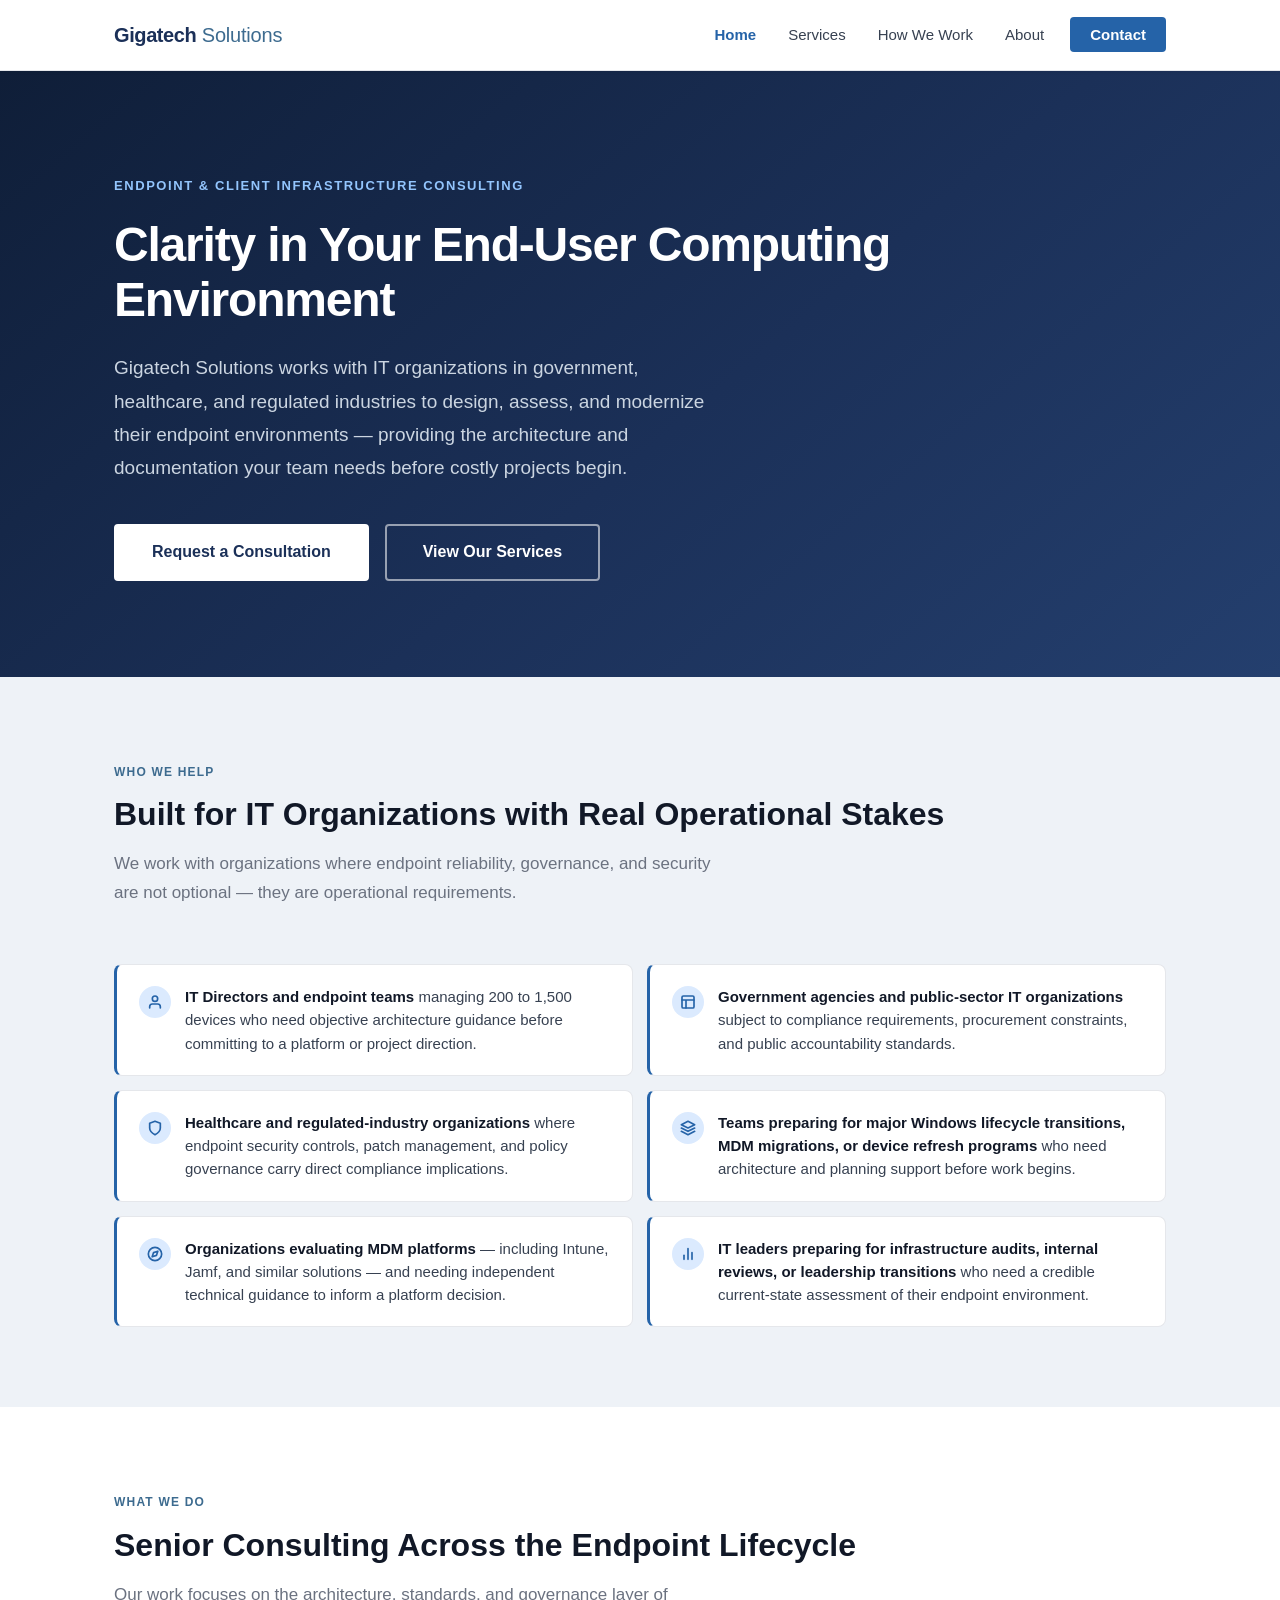
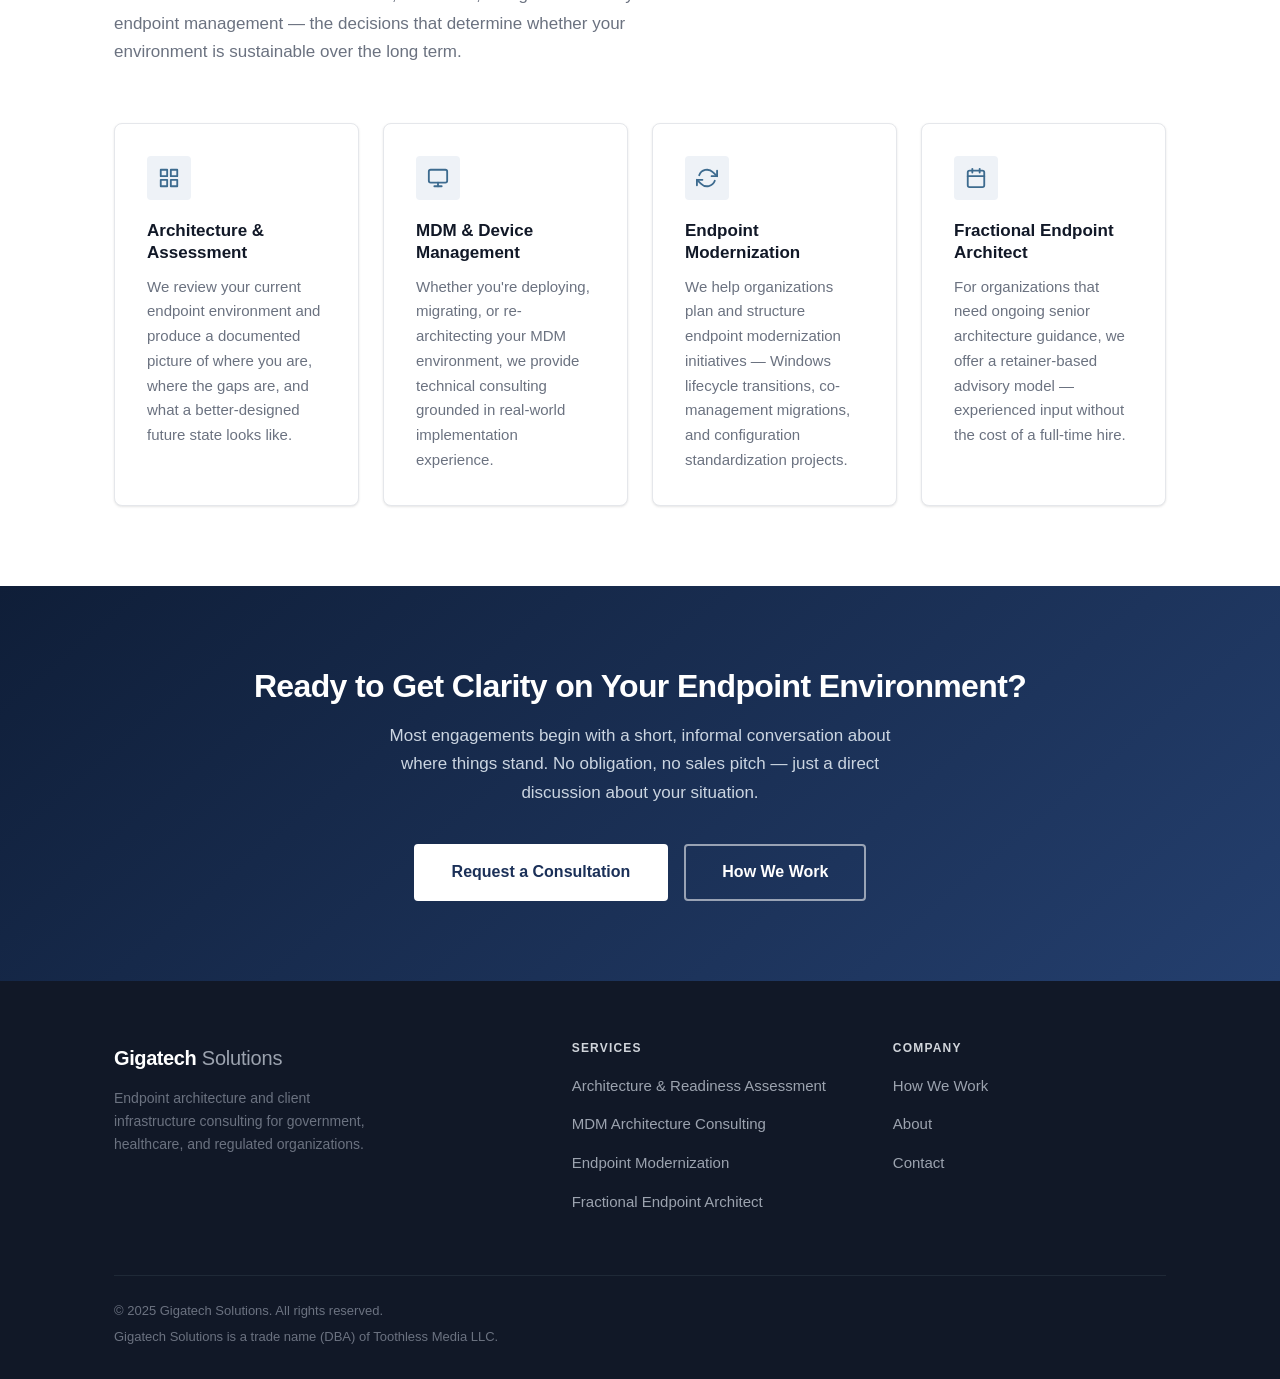
==== index.html @ c2389731 "Initial build: Gigatech Solutions website Five-page static site for Gigatech Solutions (DBA of Tooth" ====
<!DOCTYPE html>
<html lang="en">
<head>
  <meta charset="UTF-8" />
  <meta name="viewport" content="width=device-width, initial-scale=1.0" />
  <title>Gigatech Solutions — Endpoint Architecture &amp; Client Infrastructure Consulting</title>
  <meta name="description" content="Gigatech Solutions is a senior consulting practice specializing in endpoint architecture, device management, and end-user computing environments for mid-size, public-sector, healthcare, and regulated organizations." />
  <link rel="stylesheet" href="css/styles.css" />
</head>
<body>

  <!-- ============================================================
       NAVIGATION
  ============================================================ -->
  <header class="site-header">
    <nav class="nav-container" role="navigation" aria-label="Main navigation">
      <a href="index.html" class="nav-logo" aria-label="Gigatech Solutions home">
        <span class="logo-primary">Gigatech</span><span class="logo-secondary">&nbsp;Solutions</span>
      </a>
      <button class="nav-toggle" aria-label="Toggle navigation" aria-expanded="false">
        <span></span>
        <span></span>
        <span></span>
      </button>
      <ul class="nav-links" role="list">
        <li><a href="index.html">Home</a></li>
        <li><a href="services.html">Services</a></li>
        <li><a href="how-we-work.html">How We Work</a></li>
        <li><a href="about.html">About</a></li>
        <li><a href="contact.html" class="nav-cta">Contact</a></li>
      </ul>
    </nav>
  </header>


  <!-- ============================================================
       HERO
  ============================================================ -->
  <section class="hero" aria-label="Introduction">
    <div class="container">
      <p class="hero-eyebrow">Endpoint &amp; Client Infrastructure Consulting</p>
      <h1 class="hero-headline">Clarity in Your End-User Computing Environment</h1>
      <p class="hero-sub">
        Gigatech Solutions works with IT organizations in government, healthcare, and regulated
        industries to design, assess, and modernize their endpoint environments — providing
        the architecture and documentation your team needs before costly projects begin.
      </p>
      <div class="hero-actions">
        <a href="contact.html" class="btn btn-white btn-lg">Request a Consultation</a>
        <a href="services.html" class="btn btn-outline-white btn-lg">View Our Services</a>
      </div>
    </div>
  </section>


  <!-- ============================================================
       WHO WE HELP
  ============================================================ -->
  <section class="section section-alt" aria-labelledby="who-heading">
    <div class="container">
      <div class="section-header">
        <p class="section-label">Who We Help</p>
        <h2 class="section-heading" id="who-heading">Built for IT Organizations with Real Operational Stakes</h2>
        <p class="section-subheading">
          We work with organizations where endpoint reliability, governance, and security are not
          optional — they are operational requirements.
        </p>
      </div>

      <div class="help-grid">

        <div class="help-item">
          <div class="help-item-icon" aria-hidden="true">
            <!-- Person icon -->
            <svg width="16" height="16" viewBox="0 0 24 24" fill="none" stroke="currentColor" stroke-width="2.5" stroke-linecap="round" stroke-linejoin="round">
              <path d="M20 21v-2a4 4 0 0 0-4-4H8a4 4 0 0 0-4 4v2"/>
              <circle cx="12" cy="7" r="4"/>
            </svg>
          </div>
          <p><strong>IT Directors and endpoint teams</strong> managing 200 to 1,500 devices who need objective architecture guidance before committing to a platform or project direction.</p>
        </div>

        <div class="help-item">
          <div class="help-item-icon" aria-hidden="true">
            <!-- Building icon -->
            <svg width="16" height="16" viewBox="0 0 24 24" fill="none" stroke="currentColor" stroke-width="2.5" stroke-linecap="round" stroke-linejoin="round">
              <rect x="3" y="3" width="18" height="18" rx="2"/>
              <path d="M3 9h18M9 21V9"/>
            </svg>
          </div>
          <p><strong>Government agencies and public-sector IT organizations</strong> subject to compliance requirements, procurement constraints, and public accountability standards.</p>
        </div>

        <div class="help-item">
          <div class="help-item-icon" aria-hidden="true">
            <!-- Shield icon -->
            <svg width="16" height="16" viewBox="0 0 24 24" fill="none" stroke="currentColor" stroke-width="2.5" stroke-linecap="round" stroke-linejoin="round">
              <path d="M12 22s8-4 8-10V5l-8-3-8 3v7c0 6 8 10 8 10z"/>
            </svg>
          </div>
          <p><strong>Healthcare and regulated-industry organizations</strong> where endpoint security controls, patch management, and policy governance carry direct compliance implications.</p>
        </div>

        <div class="help-item">
          <div class="help-item-icon" aria-hidden="true">
            <!-- Layers icon -->
            <svg width="16" height="16" viewBox="0 0 24 24" fill="none" stroke="currentColor" stroke-width="2.5" stroke-linecap="round" stroke-linejoin="round">
              <polygon points="12 2 2 7 12 12 22 7 12 2"/>
              <polyline points="2 17 12 22 22 17"/>
              <polyline points="2 12 12 17 22 12"/>
            </svg>
          </div>
          <p><strong>Teams preparing for major Windows lifecycle transitions, MDM migrations, or device refresh programs</strong> who need architecture and planning support before work begins.</p>
        </div>

        <div class="help-item">
          <div class="help-item-icon" aria-hidden="true">
            <!-- Compass icon -->
            <svg width="16" height="16" viewBox="0 0 24 24" fill="none" stroke="currentColor" stroke-width="2.5" stroke-linecap="round" stroke-linejoin="round">
              <circle cx="12" cy="12" r="10"/>
              <polygon points="16.24 7.76 14.12 14.12 7.76 16.24 9.88 9.88 16.24 7.76"/>
            </svg>
          </div>
          <p><strong>Organizations evaluating MDM platforms</strong> — including Intune, Jamf, and similar solutions — and needing independent technical guidance to inform a platform decision.</p>
        </div>

        <div class="help-item">
          <div class="help-item-icon" aria-hidden="true">
            <!-- Chart bar icon -->
            <svg width="16" height="16" viewBox="0 0 24 24" fill="none" stroke="currentColor" stroke-width="2.5" stroke-linecap="round" stroke-linejoin="round">
              <line x1="18" y1="20" x2="18" y2="10"/>
              <line x1="12" y1="20" x2="12" y2="4"/>
              <line x1="6"  y1="20" x2="6"  y2="14"/>
            </svg>
          </div>
          <p><strong>IT leaders preparing for infrastructure audits, internal reviews, or leadership transitions</strong> who need a credible current-state assessment of their endpoint environment.</p>
        </div>

      </div>
    </div>
  </section>


  <!-- ============================================================
       WHAT WE DO
  ============================================================ -->
  <section class="section" aria-labelledby="what-heading">
    <div class="container">
      <div class="section-header">
        <p class="section-label">What We Do</p>
        <h2 class="section-heading" id="what-heading">Senior Consulting Across the Endpoint Lifecycle</h2>
        <p class="section-subheading">
          Our work focuses on the architecture, standards, and governance layer of endpoint
          management — the decisions that determine whether your environment is sustainable
          over the long term.
        </p>
      </div>

      <div class="grid-4">

        <div class="overview-card">
          <div class="card-icon" aria-hidden="true">
            <!-- Grid/layout icon -->
            <svg width="22" height="22" viewBox="0 0 24 24" fill="none" stroke="currentColor" stroke-width="2" stroke-linecap="round" stroke-linejoin="round">
              <rect x="3"  y="3"  width="7" height="7"/>
              <rect x="14" y="3"  width="7" height="7"/>
              <rect x="14" y="14" width="7" height="7"/>
              <rect x="3"  y="14" width="7" height="7"/>
            </svg>
          </div>
          <p class="card-title">Architecture &amp; Assessment</p>
          <p class="card-text">
            We review your current endpoint environment and produce a documented picture of
            where you are, where the gaps are, and what a better-designed future state looks like.
          </p>
        </div>

        <div class="overview-card">
          <div class="card-icon" aria-hidden="true">
            <!-- Monitor icon -->
            <svg width="22" height="22" viewBox="0 0 24 24" fill="none" stroke="currentColor" stroke-width="2" stroke-linecap="round" stroke-linejoin="round">
              <rect x="2" y="3" width="20" height="14" rx="2"/>
              <line x1="8"  y1="21" x2="16" y2="21"/>
              <line x1="12" y1="17" x2="12" y2="21"/>
            </svg>
          </div>
          <p class="card-title">MDM &amp; Device Management</p>
          <p class="card-text">
            Whether you're deploying, migrating, or re-architecting your MDM environment, we
            provide technical consulting grounded in real-world implementation experience.
          </p>
        </div>

        <div class="overview-card">
          <div class="card-icon" aria-hidden="true">
            <!-- Refresh icon -->
            <svg width="22" height="22" viewBox="0 0 24 24" fill="none" stroke="currentColor" stroke-width="2" stroke-linecap="round" stroke-linejoin="round">
              <polyline points="23 4 23 10 17 10"/>
              <polyline points="1 20 1 14 7 14"/>
              <path d="M3.51 9a9 9 0 0 1 14.85-3.36L23 10M1 14l4.64 4.36A9 9 0 0 0 20.49 15"/>
            </svg>
          </div>
          <p class="card-title">Endpoint Modernization</p>
          <p class="card-text">
            We help organizations plan and structure endpoint modernization initiatives —
            Windows lifecycle transitions, co-management migrations, and configuration
            standardization projects.
          </p>
        </div>

        <div class="overview-card">
          <div class="card-icon" aria-hidden="true">
            <!-- Calendar icon -->
            <svg width="22" height="22" viewBox="0 0 24 24" fill="none" stroke="currentColor" stroke-width="2" stroke-linecap="round" stroke-linejoin="round">
              <rect x="3" y="4" width="18" height="18" rx="2" ry="2"/>
              <line x1="16" y1="2" x2="16" y2="6"/>
              <line x1="8"  y1="2" x2="8"  y2="6"/>
              <line x1="3"  y1="10" x2="21" y2="10"/>
            </svg>
          </div>
          <p class="card-title">Fractional Endpoint Architect</p>
          <p class="card-text">
            For organizations that need ongoing senior architecture guidance, we offer a
            retainer-based advisory model — experienced input without the cost of a
            full-time hire.
          </p>
        </div>

      </div>
    </div>
  </section>


  <!-- ============================================================
       CTA BANNER
  ============================================================ -->
  <section class="cta-section" aria-labelledby="cta-heading">
    <div class="container">
      <h2 id="cta-heading">Ready to Get Clarity on Your Endpoint Environment?</h2>
      <p>
        Most engagements begin with a short, informal conversation about where things stand.
        No obligation, no sales pitch — just a direct discussion about your situation.
      </p>
      <div class="cta-actions">
        <a href="contact.html" class="btn btn-white btn-lg">Request a Consultation</a>
        <a href="how-we-work.html" class="btn btn-outline-white btn-lg">How We Work</a>
      </div>
    </div>
  </section>


  <!-- ============================================================
       FOOTER
  ============================================================ -->
  <footer class="site-footer" role="contentinfo">
    <div class="container">
      <div class="footer-grid">

        <div class="footer-brand">
          <a href="index.html" class="nav-logo" aria-label="Gigatech Solutions home">
            <span class="logo-primary">Gigatech</span><span class="logo-secondary">&nbsp;Solutions</span>
          </a>
          <p class="footer-tagline">
            Endpoint architecture and client infrastructure consulting for government,
            healthcare, and regulated organizations.
          </p>
        </div>

        <div class="footer-col">
          <h4>Services</h4>
          <ul>
            <li><a href="services.html#assessment">Architecture &amp; Readiness Assessment</a></li>
            <li><a href="services.html#mdm">MDM Architecture Consulting</a></li>
            <li><a href="services.html#modernization">Endpoint Modernization</a></li>
            <li><a href="services.html#fractional">Fractional Endpoint Architect</a></li>
          </ul>
        </div>

        <div class="footer-col">
          <h4>Company</h4>
          <ul>
            <li><a href="how-we-work.html">How We Work</a></li>
            <li><a href="about.html">About</a></li>
            <li><a href="contact.html">Contact</a></li>
          </ul>
        </div>

      </div>

      <div class="footer-bottom">
        <div class="footer-legal">
          <p>&copy; 2025 Gigatech Solutions. All rights reserved.</p>
          <p>Gigatech Solutions is a trade name (DBA) of Toothless Media LLC.</p>
        </div>
      </div>
    </div>
  </footer>

  <script src="js/main.js"></script>
</body>
</html>
---- css/styles.css ----
/* ==============================================
   Gigatech Solutions — Main Stylesheet
   Version 1.0
   ============================================== */


/* ==============================================
   1. CSS CUSTOM PROPERTIES
   ============================================== */

:root {
  /* Colors */
  --navy:          #1b3058;
  --navy-dark:     #0f1e38;
  --navy-mid:      #243f6e;
  --blue:          #2563a8;
  --blue-hover:    #1d4f8c;
  --blue-light:    #dbeafe;
  --steel:         #3d6b8f;
  --text-dark:     #111827;
  --text-body:     #374151;
  --text-muted:    #6b7280;
  --border:        #e5e7eb;
  --border-light:  #f3f4f6;
  --bg-white:      #ffffff;
  --bg-light:      #f9fafb;
  --bg-section:    #eef2f7;

  /* Shadows */
  --shadow-sm: 0 1px 3px rgba(0,0,0,0.07), 0 1px 2px rgba(0,0,0,0.04);
  --shadow-md: 0 4px 8px rgba(0,0,0,0.08), 0 2px 4px rgba(0,0,0,0.04);
  --shadow-lg: 0 10px 24px rgba(0,0,0,0.10), 0 4px 8px rgba(0,0,0,0.05);

  /* Typography */
  --font: -apple-system, BlinkMacSystemFont, 'Segoe UI', Roboto, 'Helvetica Neue', Arial, sans-serif;

  /* Spacing */
  --section-padding: 80px;
  --container-padding: 24px;
  --max-width: 1100px;

  /* Layout */
  --nav-height: 70px;
  --radius:    4px;
  --radius-md: 8px;

  /* Transitions */
  --transition:      150ms ease;
  --transition-slow: 250ms ease;
}


/* ==============================================
   2. RESET & BASE
   ============================================== */

*, *::before, *::after {
  box-sizing: border-box;
  margin: 0;
  padding: 0;
}

html {
  font-size: 16px;
  scroll-behavior: smooth;
  -webkit-font-smoothing: antialiased;
  -moz-osx-font-smoothing: grayscale;
}

body {
  font-family: var(--font);
  font-size: 1.0625rem;
  line-height: 1.7;
  color: var(--text-body);
  background-color: var(--bg-white);
}

img { max-width: 100%; display: block; }

a {
  color: var(--blue);
  text-decoration: none;
  transition: color var(--transition);
}
a:hover { color: var(--blue-hover); }

ul { list-style: none; }

h1, h2, h3, h4, h5, h6 {
  font-family: var(--font);
  font-weight: 700;
  line-height: 1.25;
  color: var(--text-dark);
}

h1 { font-size: 2.75rem; }
h2 { font-size: 2rem; }
h3 { font-size: 1.375rem; }
h4 { font-size: 1.125rem; }

p { margin-bottom: 1em; }
p:last-child { margin-bottom: 0; }

strong { font-weight: 600; color: var(--text-dark); }


/* ==============================================
   3. LAYOUT UTILITIES
   ============================================== */

.container {
  max-width: var(--max-width);
  margin: 0 auto;
  padding: 0 var(--container-padding);
}

.section { padding: var(--section-padding) 0; }

.section-alt  { background-color: var(--bg-section); }
.section-dark { background-color: var(--navy); color: white; }

.section-label {
  display: inline-block;
  font-size: 0.75rem;
  font-weight: 600;
  letter-spacing: 0.1em;
  text-transform: uppercase;
  color: var(--steel);
  margin-bottom: 12px;
}
.section-dark .section-label { color: #93c5fd; }

.section-heading {
  font-size: 2rem;
  font-weight: 700;
  color: var(--text-dark);
  line-height: 1.25;
  margin-bottom: 16px;
}
.section-dark .section-heading { color: white; }

.section-subheading {
  font-size: 1.0625rem;
  color: var(--text-muted);
  max-width: 600px;
  line-height: 1.7;
}
.section-dark .section-subheading { color: #cbd5e1; }

.section-header { margin-bottom: 56px; }
.section-header.centered { text-align: center; }
.section-header.centered .section-subheading { margin: 0 auto; }

.grid-2 { display: grid; grid-template-columns: 1fr 1fr;          gap: 32px; }
.grid-3 { display: grid; grid-template-columns: repeat(3, 1fr);   gap: 32px; }
.grid-4 { display: grid; grid-template-columns: repeat(4, 1fr);   gap: 24px; }


/* ==============================================
   4. BUTTONS
   ============================================== */

.btn {
  display: inline-block;
  padding: 12px 28px;
  font-size: 0.9375rem;
  font-weight: 600;
  font-family: var(--font);
  border-radius: var(--radius);
  cursor: pointer;
  transition: background-color var(--transition), color var(--transition),
              border-color var(--transition), box-shadow var(--transition);
  border: 2px solid transparent;
  text-align: center;
  white-space: nowrap;
  line-height: 1.4;
}

.btn-primary {
  background-color: var(--blue);
  color: white;
  border-color: var(--blue);
}
.btn-primary:hover {
  background-color: var(--blue-hover);
  border-color: var(--blue-hover);
  color: white;
  box-shadow: 0 2px 8px rgba(37,99,168,0.3);
}

.btn-outline {
  background-color: transparent;
  color: var(--blue);
  border-color: var(--blue);
}
.btn-outline:hover {
  background-color: var(--blue);
  color: white;
}

.btn-outline-white {
  background-color: transparent;
  color: white;
  border-color: rgba(255,255,255,0.55);
}
.btn-outline-white:hover {
  background-color: rgba(255,255,255,0.1);
  border-color: white;
  color: white;
}

.btn-white {
  background-color: white;
  color: var(--navy);
  border-color: white;
}
.btn-white:hover {
  background-color: #e8eef6;
  color: var(--navy-dark);
}

.btn-lg {
  padding: 15px 36px;
  font-size: 1rem;
}


/* ==============================================
   5. NAVIGATION
   ============================================== */

.site-header {
  position: sticky;
  top: 0;
  z-index: 100;
  background-color: white;
  border-bottom: 1px solid var(--border);
  box-shadow: 0 1px 4px rgba(0,0,0,0.06);
}

.nav-container {
  max-width: var(--max-width);
  margin: 0 auto;
  padding: 0 var(--container-padding);
  display: flex;
  align-items: center;
  justify-content: space-between;
  height: var(--nav-height);
}

.nav-logo {
  text-decoration: none;
  display: flex;
  align-items: baseline;
}
.logo-primary {
  font-size: 1.25rem;
  font-weight: 800;
  color: var(--navy);
  letter-spacing: -0.02em;
}
.logo-secondary {
  font-size: 1.25rem;
  font-weight: 400;
  color: var(--steel);
  letter-spacing: -0.01em;
}

.nav-links {
  display: flex;
  align-items: center;
  gap: 4px;
}
.nav-links a {
  font-size: 0.9375rem;
  font-weight: 500;
  color: var(--text-body);
  padding: 8px 14px;
  border-radius: var(--radius);
  transition: color var(--transition), background-color var(--transition);
  text-decoration: none;
}
.nav-links a:hover {
  color: var(--navy);
  background-color: var(--bg-light);
}
.nav-links a.active {
  color: var(--blue);
  font-weight: 600;
}
.nav-links .nav-cta {
  background-color: var(--blue);
  color: white;
  padding: 9px 20px;
  border-radius: var(--radius);
  font-weight: 600;
  margin-left: 8px;
}
.nav-links .nav-cta:hover {
  background-color: var(--blue-hover);
  color: white;
}
.nav-links .nav-cta.active {
  background-color: var(--blue-hover);
  color: white;
}

/* Mobile hamburger */
.nav-toggle {
  display: none;
  flex-direction: column;
  justify-content: space-between;
  width: 28px;
  height: 20px;
  background: none;
  border: none;
  cursor: pointer;
  padding: 0;
}
.nav-toggle span {
  display: block;
  width: 100%;
  height: 2px;
  background-color: var(--text-dark);
  border-radius: 2px;
  transition: transform var(--transition-slow), opacity var(--transition-slow);
}


/* ==============================================
   6. HERO  (home page)
   ============================================== */

.hero {
  background: linear-gradient(140deg, var(--navy-dark) 0%, var(--navy) 55%, var(--navy-mid) 100%);
  padding: 100px 0 96px;
  color: white;
}

.hero-eyebrow {
  display: inline-block;
  font-size: 0.8125rem;
  font-weight: 600;
  letter-spacing: 0.12em;
  text-transform: uppercase;
  color: #93c5fd;
  margin-bottom: 20px;
}

.hero-headline {
  font-size: 3rem;
  font-weight: 800;
  color: white;
  line-height: 1.15;
  letter-spacing: -0.025em;
  margin-bottom: 24px;
  max-width: 800px;
}

.hero-sub {
  font-size: 1.1875rem;
  color: #cbd5e1;
  line-height: 1.75;
  max-width: 620px;
  margin-bottom: 40px;
}

.hero-actions {
  display: flex;
  gap: 16px;
  flex-wrap: wrap;
  align-items: center;
}


/* ==============================================
   7. PAGE HEADER  (interior pages)
   ============================================== */

.page-header {
  background: linear-gradient(140deg, var(--navy-dark) 0%, var(--navy) 100%);
  padding: 64px 0 60px;
  color: white;
}

.page-header-label {
  display: inline-block;
  font-size: 0.75rem;
  font-weight: 600;
  letter-spacing: 0.1em;
  text-transform: uppercase;
  color: #93c5fd;
  margin-bottom: 12px;
}

.page-header h1 {
  font-size: 2.25rem;
  font-weight: 800;
  color: white;
  line-height: 1.2;
  letter-spacing: -0.02em;
  margin-bottom: 16px;
  max-width: 700px;
}

.page-header p {
  font-size: 1.0625rem;
  color: #cbd5e1;
  max-width: 620px;
  line-height: 1.7;
  margin-bottom: 0;
}


/* ==============================================
   8. WHO WE HELP  (home page)
   ============================================== */

.help-grid {
  display: grid;
  grid-template-columns: 1fr 1fr;
  gap: 14px;
}

.help-item {
  display: flex;
  align-items: flex-start;
  gap: 14px;
  padding: 20px 22px;
  background: white;
  border: 1px solid var(--border);
  border-left: 3px solid var(--blue);
  border-radius: var(--radius-md);
}

.help-item-icon {
  flex-shrink: 0;
  width: 32px;
  height: 32px;
  background-color: var(--blue-light);
  border-radius: 50%;
  display: flex;
  align-items: center;
  justify-content: center;
  color: var(--blue);
  font-size: 0.875rem;
  font-weight: 700;
  margin-top: 1px;
}

.help-item p {
  font-size: 0.9375rem;
  color: var(--text-body);
  line-height: 1.55;
  margin: 0;
}


/* ==============================================
   9. OVERVIEW CARDS  (home page)
   ============================================== */

.overview-card {
  background: white;
  border: 1px solid var(--border);
  border-radius: var(--radius-md);
  padding: 32px;
  box-shadow: var(--shadow-sm);
  transition: box-shadow var(--transition-slow), transform var(--transition-slow);
  display: flex;
  flex-direction: column;
}
.overview-card:hover {
  box-shadow: var(--shadow-md);
  transform: translateY(-2px);
}

.card-icon {
  width: 44px;
  height: 44px;
  background-color: var(--bg-section);
  border-radius: var(--radius);
  display: flex;
  align-items: center;
  justify-content: center;
  margin-bottom: 20px;
  color: var(--steel);
  flex-shrink: 0;
}

.card-title {
  font-size: 1.0625rem;
  font-weight: 700;
  color: var(--text-dark);
  margin-bottom: 10px;
  line-height: 1.3;
}

.card-text {
  font-size: 0.9375rem;
  color: var(--text-muted);
  line-height: 1.65;
  margin-bottom: 0;
  flex: 1;
}


/* ==============================================
   10. CHECK LIST
   ============================================== */

.check-list {
  list-style: none;
  padding: 0;
}

.check-list li {
  display: flex;
  align-items: flex-start;
  gap: 12px;
  padding: 9px 0;
  font-size: 0.9375rem;
  color: var(--text-body);
  line-height: 1.6;
  border-bottom: 1px solid var(--border-light);
}
.check-list li:last-child { border-bottom: none; }

.check-list li::before {
  content: '';
  flex-shrink: 0;
  width: 20px;
  height: 20px;
  background-color: var(--bg-section);
  border-radius: 50%;
  background-image: url("data:image/svg+xml,%3Csvg xmlns='http://www.w3.org/2000/svg' viewBox='0 0 20 20' fill='%232563a8'%3E%3Cpath fill-rule='evenodd' d='M16.707 5.293a1 1 0 010 1.414l-8 8a1 1 0 01-1.414 0l-4-4a1 1 0 011.414-1.414L8 12.586l7.293-7.293a1 1 0 011.414 0z' clip-rule='evenodd'/%3E%3C/svg%3E");
  background-repeat: no-repeat;
  background-position: center;
  background-size: 12px;
  margin-top: 2px;
}

/* Light variant (dark backgrounds) */
.check-list-light li {
  color: #cbd5e1;
  border-bottom-color: rgba(255,255,255,0.08);
}
.check-list-light li::before {
  background-color: rgba(255,255,255,0.1);
  background-image: url("data:image/svg+xml,%3Csvg xmlns='http://www.w3.org/2000/svg' viewBox='0 0 20 20' fill='%2393c5fd'%3E%3Cpath fill-rule='evenodd' d='M16.707 5.293a1 1 0 010 1.414l-8 8a1 1 0 01-1.414 0l-4-4a1 1 0 011.414-1.414L8 12.586l7.293-7.293a1 1 0 011.414 0z' clip-rule='evenodd'/%3E%3C/svg%3E");
}


/* ==============================================
   11. FLAGSHIP SERVICE
   ============================================== */

.flagship {
  background: white;
  border: 1px solid var(--border);
  border-radius: var(--radius-md);
  overflow: hidden;
  box-shadow: var(--shadow-md);
  margin-bottom: 64px;
}

.flagship-header {
  background: linear-gradient(140deg, var(--navy-dark) 0%, var(--navy) 100%);
  padding: 48px 48px 44px;
  color: white;
}

.flagship-badge {
  display: inline-block;
  background: rgba(255,255,255,0.15);
  color: #bfdbfe;
  font-size: 0.75rem;
  font-weight: 600;
  letter-spacing: 0.1em;
  text-transform: uppercase;
  padding: 4px 14px;
  border-radius: 100px;
  margin-bottom: 18px;
}

.flagship-header h2 {
  font-size: 1.75rem;
  color: white;
  font-weight: 800;
  margin-bottom: 12px;
  line-height: 1.2;
}

.flagship-header > p {
  color: #cbd5e1;
  font-size: 1rem;
  max-width: 620px;
  margin-bottom: 0;
}

.flagship-body {
  padding: 48px;
  display: grid;
  grid-template-columns: 1fr 1fr;
  gap: 48px;
}

.flagship-col h3 {
  font-size: 0.8125rem;
  font-weight: 700;
  text-transform: uppercase;
  letter-spacing: 0.1em;
  color: var(--steel);
  margin-bottom: 18px;
}

.flagship-meta {
  background-color: var(--bg-section);
  padding: 22px 48px;
  display: flex;
  gap: 48px;
  border-top: 1px solid var(--border);
  flex-wrap: wrap;
  align-items: center;
}

.flagship-meta-item {
  display: flex;
  flex-direction: column;
}
.flagship-meta-label {
  font-size: 0.6875rem;
  font-weight: 700;
  text-transform: uppercase;
  letter-spacing: 0.1em;
  color: var(--text-muted);
  margin-bottom: 3px;
}
.flagship-meta-value {
  font-size: 0.9375rem;
  font-weight: 600;
  color: var(--text-dark);
}


/* ==============================================
   12. ADDITIONAL SERVICE CARDS
   ============================================== */

.service-card {
  background: white;
  border: 1px solid var(--border);
  border-radius: var(--radius-md);
  padding: 36px 32px;
  box-shadow: var(--shadow-sm);
  transition: box-shadow var(--transition-slow), transform var(--transition-slow);
  display: flex;
  flex-direction: column;
}
.service-card:hover {
  box-shadow: var(--shadow-md);
  transform: translateY(-2px);
}

.service-card-number {
  font-size: 0.6875rem;
  font-weight: 700;
  letter-spacing: 0.12em;
  color: var(--blue);
  text-transform: uppercase;
  margin-bottom: 12px;
}

.service-card h3 {
  font-size: 1.1875rem;
  font-weight: 700;
  color: var(--text-dark);
  margin-bottom: 14px;
  line-height: 1.3;
}

.service-card p {
  font-size: 0.9375rem;
  color: var(--text-body);
  line-height: 1.7;
  flex: 1;
  margin-bottom: 0;
}

.service-card-footer {
  margin-top: 24px;
  padding-top: 18px;
  border-top: 1px solid var(--border-light);
  font-size: 0.875rem;
  color: var(--text-muted);
  font-style: italic;
}


/* ==============================================
   13. PROCESS STEPS
   ============================================== */

.process-steps {
  max-width: 760px;
}

.process-step {
  display: flex;
  gap: 28px;
  position: relative;
}

/* Connecting vertical line between steps */
.process-step:not(:last-child)::after {
  content: '';
  position: absolute;
  left: 22px;
  top: 46px;
  width: 2px;
  bottom: 0;
  background: var(--border);
}

.step-marker {
  flex-shrink: 0;
  z-index: 1;
}

.step-number {
  width: 46px;
  height: 46px;
  background: var(--navy);
  color: white;
  border-radius: 50%;
  display: flex;
  align-items: center;
  justify-content: center;
  font-size: 0.9375rem;
  font-weight: 700;
}

.step-content {
  padding-bottom: 48px;
  flex: 1;
}
.process-step:last-child .step-content { padding-bottom: 0; }

.step-content h3 {
  font-size: 1.125rem;
  font-weight: 700;
  color: var(--text-dark);
  margin-bottom: 10px;
  margin-top: 10px;
  line-height: 1.3;
}

.step-content p {
  font-size: 0.9375rem;
  color: var(--text-body);
  line-height: 1.7;
}


/* ==============================================
   14. ABOUT PAGE ELEMENTS
   ============================================== */

.about-lead {
  font-size: 1.1875rem;
  font-weight: 400;
  color: var(--text-dark);
  line-height: 1.7;
  border-left: 3px solid var(--blue);
  padding-left: 24px;
  margin-bottom: 32px;
}

.principles-grid {
  display: grid;
  grid-template-columns: 1fr 1fr;
  gap: 20px;
}

.principle-item {
  padding: 28px 24px 24px;
  background: white;
  border: 1px solid var(--border);
  border-radius: var(--radius-md);
  border-top: 3px solid var(--navy);
}

.principle-item h4 {
  font-size: 1rem;
  font-weight: 700;
  color: var(--text-dark);
  margin-bottom: 8px;
}

.principle-item p {
  font-size: 0.9375rem;
  color: var(--text-muted);
  line-height: 1.65;
  margin: 0;
}

.dba-notice {
  background: var(--bg-section);
  border: 1px solid var(--border);
  border-radius: var(--radius-md);
  padding: 24px 28px;
  font-size: 0.9375rem;
  color: var(--text-muted);
  line-height: 1.65;
}
.dba-notice strong { color: var(--text-body); }


/* ==============================================
   15. CONTACT FORM
   ============================================== */

.contact-layout {
  display: grid;
  grid-template-columns: 1fr 380px;
  gap: 56px;
  align-items: start;
}

.contact-form-wrap {
  background: white;
  border: 1px solid var(--border);
  border-radius: var(--radius-md);
  padding: 40px;
  box-shadow: var(--shadow-sm);
}

.form-group { margin-bottom: 22px; }

.form-label {
  display: block;
  font-size: 0.875rem;
  font-weight: 600;
  color: var(--text-dark);
  margin-bottom: 6px;
}
.form-label .required { color: #dc2626; margin-left: 2px; }

.form-input,
.form-textarea,
.form-select {
  width: 100%;
  padding: 10px 14px;
  font-size: 0.9375rem;
  font-family: var(--font);
  color: var(--text-dark);
  background-color: white;
  border: 1px solid var(--border);
  border-radius: var(--radius);
  transition: border-color var(--transition), box-shadow var(--transition);
  line-height: 1.5;
  appearance: none;
}
.form-input:focus,
.form-textarea:focus,
.form-select:focus {
  outline: none;
  border-color: var(--blue);
  box-shadow: 0 0 0 3px rgba(37,99,168,0.12);
}

.form-textarea {
  min-height: 140px;
  resize: vertical;
}

.form-grid-2 {
  display: grid;
  grid-template-columns: 1fr 1fr;
  gap: 16px;
}

.form-submit {
  width: 100%;
  padding: 13px;
  font-size: 1rem;
  font-weight: 600;
  background: var(--blue);
  color: white;
  border: none;
  border-radius: var(--radius);
  cursor: pointer;
  transition: background-color var(--transition), box-shadow var(--transition);
  font-family: var(--font);
}
.form-submit:hover {
  background-color: var(--blue-hover);
  box-shadow: 0 2px 8px rgba(37,99,168,0.3);
}

.form-note {
  font-size: 0.8125rem;
  color: var(--text-muted);
  text-align: center;
  margin-top: 14px;
}

/* Form success state */
.form-success {
  display: none;
  text-align: center;
  padding: 32px 16px;
}
.form-success.visible { display: block; }

.form-success-icon {
  width: 56px;
  height: 56px;
  background: #dcfce7;
  border-radius: 50%;
  display: flex;
  align-items: center;
  justify-content: center;
  margin: 0 auto 20px;
  color: #16a34a;
}
.form-success h3 {
  font-size: 1.25rem;
  margin-bottom: 10px;
}
.form-success p {
  font-size: 0.9375rem;
  color: var(--text-muted);
}

/* Contact sidebar */
.contact-sidebar {
  position: sticky;
  top: calc(var(--nav-height) + 24px);
  display: flex;
  flex-direction: column;
  gap: 18px;
}

.contact-info-block {
  background: white;
  border: 1px solid var(--border);
  border-radius: var(--radius-md);
  padding: 28px 28px 24px;
}
.contact-info-block h3 {
  font-size: 0.9375rem;
  font-weight: 700;
  color: var(--text-dark);
  margin-bottom: 10px;
}
.contact-info-block p {
  font-size: 0.9375rem;
  color: var(--text-muted);
  line-height: 1.65;
  margin-bottom: 0;
}

.confidentiality-notice {
  background: var(--bg-section);
  border: 1px solid var(--border);
  border-radius: var(--radius-md);
  padding: 22px 24px;
  font-size: 0.875rem;
  color: var(--text-muted);
  line-height: 1.65;
}
.confidentiality-notice strong {
  display: block;
  color: var(--text-body);
  margin-bottom: 6px;
  font-size: 0.8125rem;
  text-transform: uppercase;
  letter-spacing: 0.06em;
}


/* ==============================================
   16. CTA SECTIONS
   ============================================== */

.cta-section {
  background: linear-gradient(140deg, var(--navy-dark) 0%, var(--navy-mid) 100%);
  padding: 80px 0;
  text-align: center;
  color: white;
}

.cta-section h2 {
  font-size: 2rem;
  font-weight: 800;
  color: white;
  margin-bottom: 16px;
  letter-spacing: -0.02em;
}

.cta-section p {
  font-size: 1.0625rem;
  color: #cbd5e1;
  max-width: 520px;
  margin: 0 auto 36px;
  line-height: 1.7;
}

.cta-actions {
  display: flex;
  justify-content: center;
  gap: 16px;
  flex-wrap: wrap;
}


/* ==============================================
   17. FOOTER
   ============================================== */

.site-footer {
  background: #111827;
  color: #9ca3af;
  padding: 60px 0 32px;
}

.footer-grid {
  display: grid;
  grid-template-columns: 1.5fr 1fr 1fr;
  gap: 48px;
  margin-bottom: 48px;
}

.footer-brand .logo-primary { color: white; }
.footer-brand .logo-secondary { color: #9ca3af; }

.footer-tagline {
  font-size: 0.875rem;
  color: #6b7280;
  line-height: 1.65;
  margin-top: 12px;
  max-width: 280px;
}

.footer-col h4 {
  font-size: 0.75rem;
  font-weight: 700;
  text-transform: uppercase;
  letter-spacing: 0.1em;
  color: #d1d5db;
  margin-bottom: 16px;
}

.footer-col ul li { margin-bottom: 10px; }

.footer-col ul li a {
  font-size: 0.9375rem;
  color: #9ca3af;
  text-decoration: none;
  transition: color var(--transition);
}
.footer-col ul li a:hover { color: white; }

.footer-bottom {
  border-top: 1px solid #1f2937;
  padding-top: 24px;
  display: flex;
  justify-content: space-between;
  align-items: flex-start;
  gap: 16px;
  flex-wrap: wrap;
}

.footer-legal {
  font-size: 0.8125rem;
  color: #6b7280;
  line-height: 1.65;
}

.footer-legal p { margin-bottom: 4px; }
.footer-legal p:last-child { margin-bottom: 0; }


/* ==============================================
   18. UTILITY CLASSES
   ============================================== */

.text-center  { text-align: center; }
.text-muted   { color: var(--text-muted); }
.text-sm      { font-size: 0.875rem; }
.mt-4  { margin-top: 16px; }
.mt-6  { margin-top: 24px; }
.mt-8  { margin-top: 32px; }
.mt-12 { margin-top: 48px; }
.mb-0  { margin-bottom: 0; }
.mb-4  { margin-bottom: 16px; }
.mb-6  { margin-bottom: 24px; }
.mb-8  { margin-bottom: 32px; }
.mb-12 { margin-bottom: 48px; }


/* ==============================================
   19. RESPONSIVE — TABLET  (≤ 960px)
   ============================================== */

@media (max-width: 960px) {
  :root { --section-padding: 64px; }

  .hero { padding: 80px 0 72px; }
  .hero-headline { font-size: 2.5rem; }

  .grid-3 { grid-template-columns: 1fr 1fr; }
  .grid-4 { grid-template-columns: 1fr 1fr; }

  .flagship-body {
    grid-template-columns: 1fr;
    gap: 32px;
    padding: 36px;
  }
  .flagship-header { padding: 36px; }
  .flagship-meta   { padding: 20px 36px; }

  .contact-layout { grid-template-columns: 1fr; gap: 40px; }
  .contact-sidebar { position: static; }

  .principles-grid { grid-template-columns: 1fr; }

  .footer-grid { grid-template-columns: 1fr 1fr; gap: 32px; }
  .footer-brand { grid-column: 1 / -1; }
}


/* ==============================================
   20. RESPONSIVE — MOBILE  (≤ 640px)
   ============================================== */

@media (max-width: 640px) {
  :root {
    --section-padding: 56px;
    --container-padding: 20px;
  }

  h1 { font-size: 1.875rem; }
  h2, .section-heading { font-size: 1.625rem; }

  .hero { padding: 64px 0 56px; }
  .hero-headline { font-size: 2rem; }
  .hero-sub { font-size: 1.0625rem; }

  .page-header { padding: 48px 0 40px; }
  .page-header h1 { font-size: 1.75rem; }

  /* Mobile nav */
  .nav-toggle { display: flex; }

  .nav-links {
    display: none;
    position: absolute;
    top: var(--nav-height);
    left: 0;
    right: 0;
    background: white;
    flex-direction: column;
    padding: 16px 20px 24px;
    border-bottom: 1px solid var(--border);
    box-shadow: 0 8px 24px rgba(0,0,0,0.1);
    gap: 4px;
  }
  .nav-links.open { display: flex; }

  .nav-links a {
    padding: 12px 16px;
    display: block;
    width: 100%;
    font-size: 1rem;
  }
  .nav-links .nav-cta {
    margin-left: 0;
    margin-top: 8px;
    text-align: center;
  }

  /* Hamburger animation */
  .nav-toggle.open span:nth-child(1) { transform: translateY(9px) rotate(45deg); }
  .nav-toggle.open span:nth-child(2) { opacity: 0; }
  .nav-toggle.open span:nth-child(3) { transform: translateY(-9px) rotate(-45deg); }

  /* Grid overrides */
  .grid-2,
  .grid-3,
  .grid-4,
  .help-grid { grid-template-columns: 1fr; }

  .flagship-body   { padding: 28px 24px; }
  .flagship-header { padding: 28px 24px; }
  .flagship-meta   { padding: 20px 24px; flex-direction: column; gap: 16px; }

  .hero-actions { flex-direction: column; align-items: flex-start; }
  .cta-actions  { flex-direction: column; align-items: center; }

  .footer-grid { grid-template-columns: 1fr; gap: 32px; }
  .footer-bottom { flex-direction: column; }

  .form-grid-2 { grid-template-columns: 1fr; }
  .contact-form-wrap { padding: 28px 22px; }

  .process-step { gap: 20px; }
  .process-step::after { left: 17px; }
}
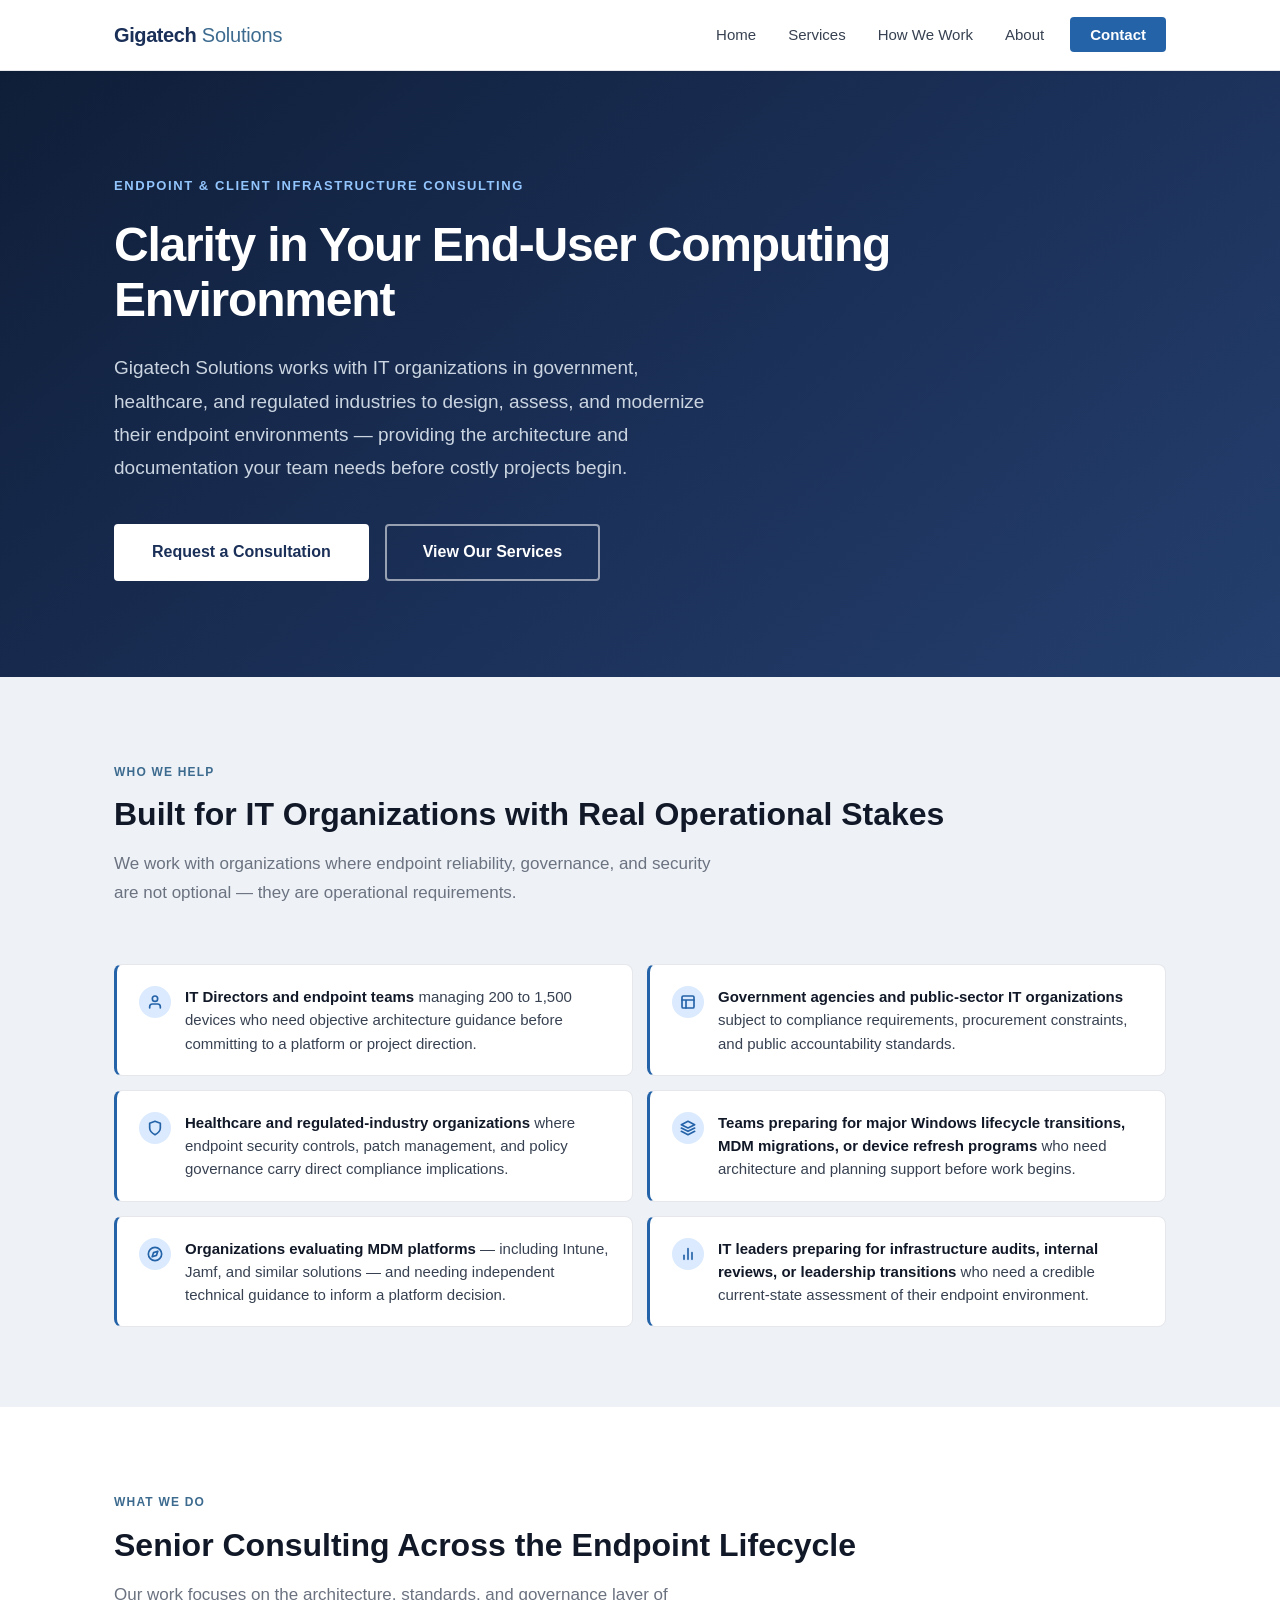
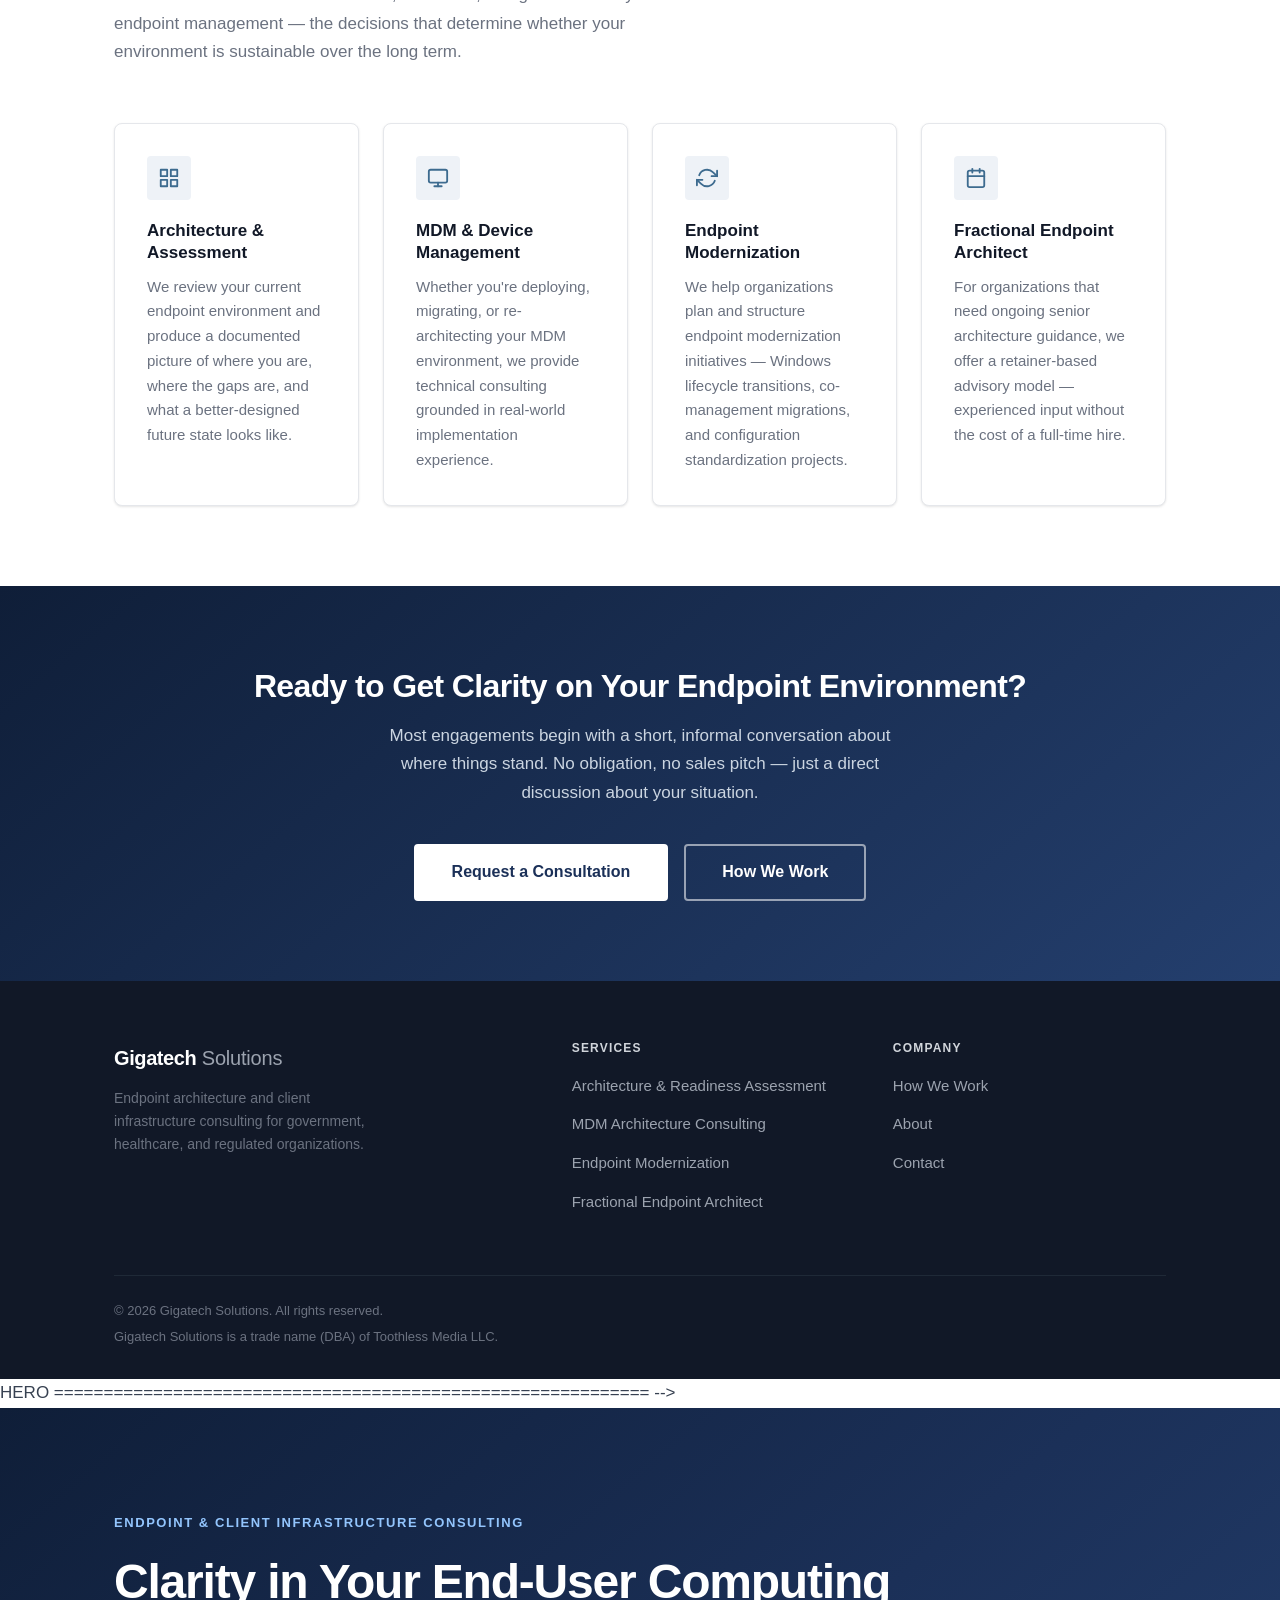
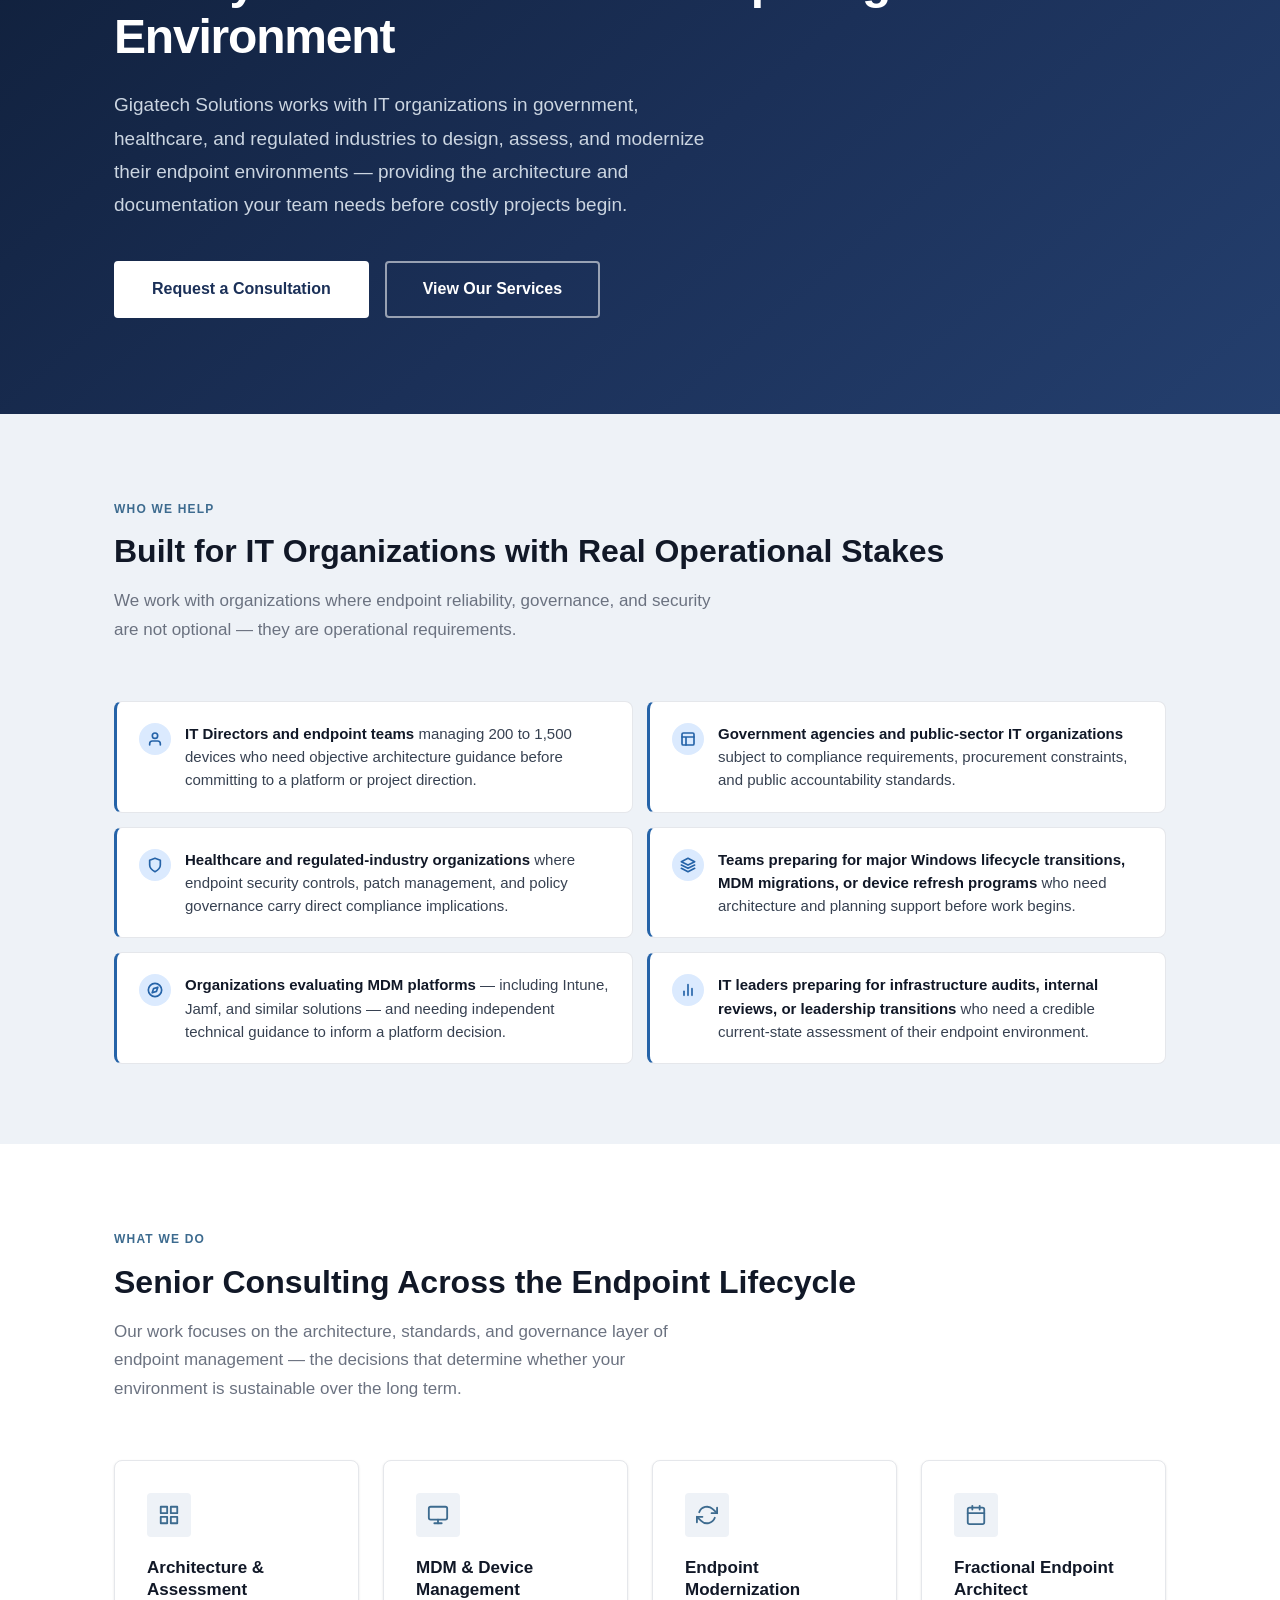
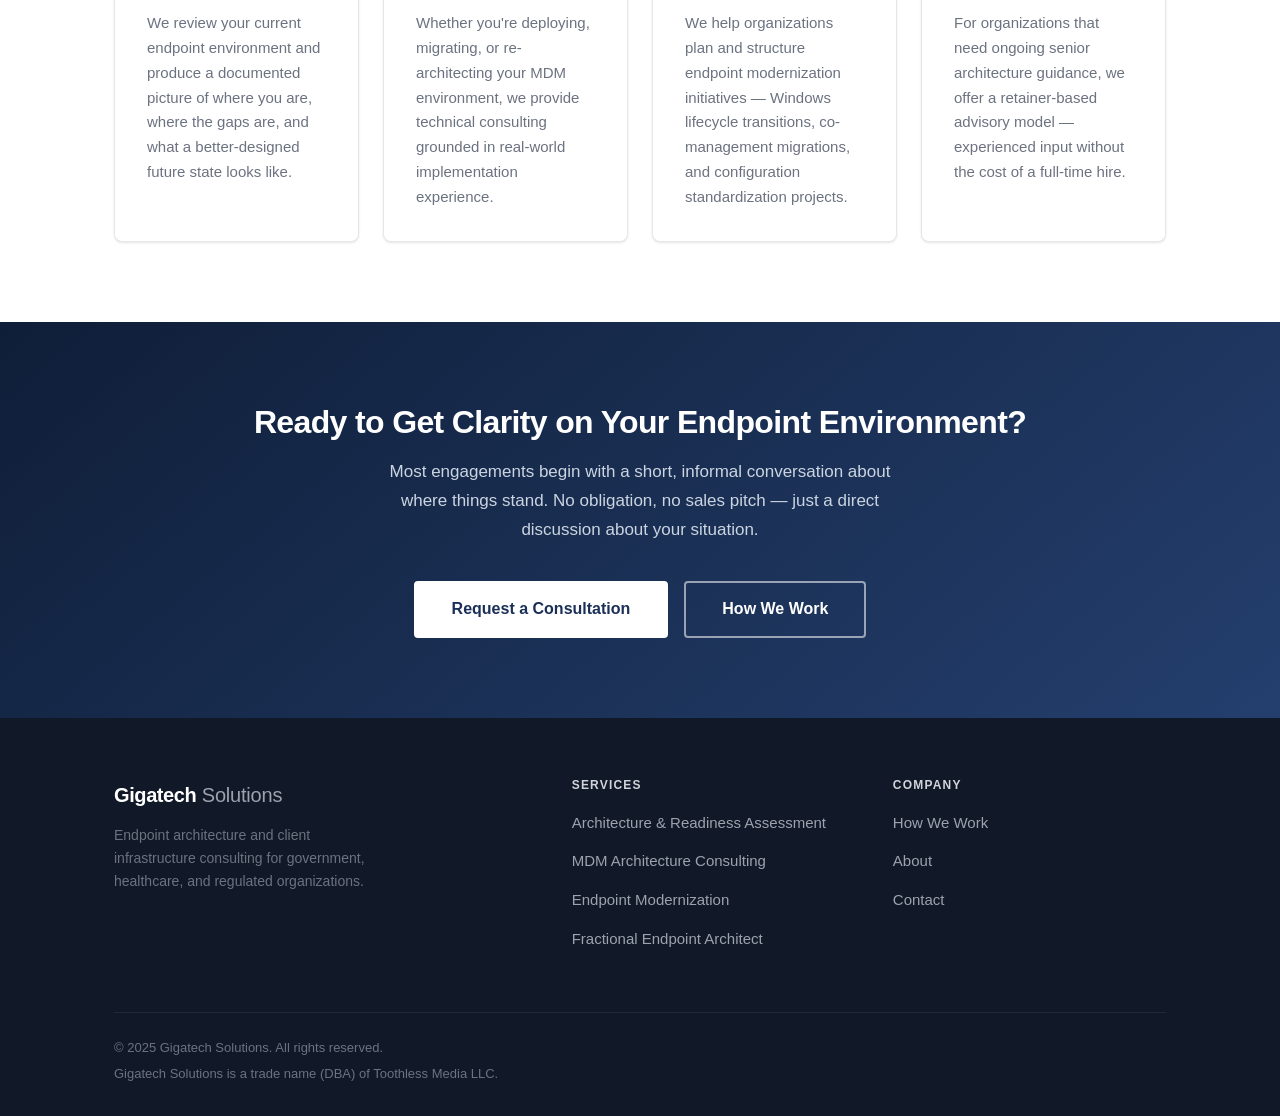
==== commit 71ebe916: "Update footer and add hero section to index.html" ====
--- a/index.html
+++ b/index.html
@@ -289,7 +289,7 @@
 
       <div class="footer-bottom">
         <div class="footer-legal">
-          <p>&copy; 2025 Gigatech Solutions. All rights reserved.</p>
+          <p>&copy; 2026 Gigatech Solutions. All rights reserved.</p>
           <p>Gigatech Solutions is a trade name (DBA) of Toothless Media LLC.</p>
         </div>
       </div>
@@ -299,3 +299,268 @@
   <script src="js/main.js"></script>
 </body>
 </html>
+       HERO
+  ============================================================ -->
+  <section class="hero" aria-label="Introduction">
+    <div class="container">
+      <p class="hero-eyebrow">Endpoint &amp; Client Infrastructure Consulting</p>
+      <h1 class="hero-headline">Clarity in Your End-User Computing Environment</h1>
+      <p class="hero-sub">
+        Gigatech Solutions works with IT organizations in government, healthcare, and regulated
+        industries to design, assess, and modernize their endpoint environments — providing
+        the architecture and documentation your team needs before costly projects begin.
+      </p>
+      <div class="hero-actions">
+        <a href="contact.html" class="btn btn-white btn-lg">Request a Consultation</a>
+        <a href="services.html" class="btn btn-outline-white btn-lg">View Our Services</a>
+      </div>
+    </div>
+  </section>
+
+
+  <!-- ============================================================
+       WHO WE HELP
+  ============================================================ -->
+  <section class="section section-alt" aria-labelledby="who-heading">
+    <div class="container">
+      <div class="section-header">
+        <p class="section-label">Who We Help</p>
+        <h2 class="section-heading" id="who-heading">Built for IT Organizations with Real Operational Stakes</h2>
+        <p class="section-subheading">
+          We work with organizations where endpoint reliability, governance, and security are not
+          optional — they are operational requirements.
+        </p>
+      </div>
+
+      <div class="help-grid">
+
+        <div class="help-item">
+          <div class="help-item-icon" aria-hidden="true">
+            <!-- Person icon -->
+            <svg width="16" height="16" viewBox="0 0 24 24" fill="none" stroke="currentColor" stroke-width="2.5" stroke-linecap="round" stroke-linejoin="round">
+              <path d="M20 21v-2a4 4 0 0 0-4-4H8a4 4 0 0 0-4 4v2"/>
+              <circle cx="12" cy="7" r="4"/>
+            </svg>
+          </div>
+          <p><strong>IT Directors and endpoint teams</strong> managing 200 to 1,500 devices who need objective architecture guidance before committing to a platform or project direction.</p>
+        </div>
+
+        <div class="help-item">
+          <div class="help-item-icon" aria-hidden="true">
+            <!-- Building icon -->
+            <svg width="16" height="16" viewBox="0 0 24 24" fill="none" stroke="currentColor" stroke-width="2.5" stroke-linecap="round" stroke-linejoin="round">
+              <rect x="3" y="3" width="18" height="18" rx="2"/>
+              <path d="M3 9h18M9 21V9"/>
+            </svg>
+          </div>
+          <p><strong>Government agencies and public-sector IT organizations</strong> subject to compliance requirements, procurement constraints, and public accountability standards.</p>
+        </div>
+
+        <div class="help-item">
+          <div class="help-item-icon" aria-hidden="true">
+            <!-- Shield icon -->
+            <svg width="16" height="16" viewBox="0 0 24 24" fill="none" stroke="currentColor" stroke-width="2.5" stroke-linecap="round" stroke-linejoin="round">
+              <path d="M12 22s8-4 8-10V5l-8-3-8 3v7c0 6 8 10 8 10z"/>
+            </svg>
+          </div>
+          <p><strong>Healthcare and regulated-industry organizations</strong> where endpoint security controls, patch management, and policy governance carry direct compliance implications.</p>
+        </div>
+
+        <div class="help-item">
+          <div class="help-item-icon" aria-hidden="true">
+            <!-- Layers icon -->
+            <svg width="16" height="16" viewBox="0 0 24 24" fill="none" stroke="currentColor" stroke-width="2.5" stroke-linecap="round" stroke-linejoin="round">
+              <polygon points="12 2 2 7 12 12 22 7 12 2"/>
+              <polyline points="2 17 12 22 22 17"/>
+              <polyline points="2 12 12 17 22 12"/>
+            </svg>
+          </div>
+          <p><strong>Teams preparing for major Windows lifecycle transitions, MDM migrations, or device refresh programs</strong> who need architecture and planning support before work begins.</p>
+        </div>
+
+        <div class="help-item">
+          <div class="help-item-icon" aria-hidden="true">
+            <!-- Compass icon -->
+            <svg width="16" height="16" viewBox="0 0 24 24" fill="none" stroke="currentColor" stroke-width="2.5" stroke-linecap="round" stroke-linejoin="round">
+              <circle cx="12" cy="12" r="10"/>
+              <polygon points="16.24 7.76 14.12 14.12 7.76 16.24 9.88 9.88 16.24 7.76"/>
+            </svg>
+          </div>
+          <p><strong>Organizations evaluating MDM platforms</strong> — including Intune, Jamf, and similar solutions — and needing independent technical guidance to inform a platform decision.</p>
+        </div>
+
+        <div class="help-item">
+          <div class="help-item-icon" aria-hidden="true">
+            <!-- Chart bar icon -->
+            <svg width="16" height="16" viewBox="0 0 24 24" fill="none" stroke="currentColor" stroke-width="2.5" stroke-linecap="round" stroke-linejoin="round">
+              <line x1="18" y1="20" x2="18" y2="10"/>
+              <line x1="12" y1="20" x2="12" y2="4"/>
+              <line x1="6"  y1="20" x2="6"  y2="14"/>
+            </svg>
+          </div>
+          <p><strong>IT leaders preparing for infrastructure audits, internal reviews, or leadership transitions</strong> who need a credible current-state assessment of their endpoint environment.</p>
+        </div>
+
+      </div>
+    </div>
+  </section>
+
+
+  <!-- ============================================================
+       WHAT WE DO
+  ============================================================ -->
+  <section class="section" aria-labelledby="what-heading">
+    <div class="container">
+      <div class="section-header">
+        <p class="section-label">What We Do</p>
+        <h2 class="section-heading" id="what-heading">Senior Consulting Across the Endpoint Lifecycle</h2>
+        <p class="section-subheading">
+          Our work focuses on the architecture, standards, and governance layer of endpoint
+          management — the decisions that determine whether your environment is sustainable
+          over the long term.
+        </p>
+      </div>
+
+      <div class="grid-4">
+
+        <div class="overview-card">
+          <div class="card-icon" aria-hidden="true">
+            <!-- Grid/layout icon -->
+            <svg width="22" height="22" viewBox="0 0 24 24" fill="none" stroke="currentColor" stroke-width="2" stroke-linecap="round" stroke-linejoin="round">
+              <rect x="3"  y="3"  width="7" height="7"/>
+              <rect x="14" y="3"  width="7" height="7"/>
+              <rect x="14" y="14" width="7" height="7"/>
+              <rect x="3"  y="14" width="7" height="7"/>
+            </svg>
+          </div>
+          <p class="card-title">Architecture &amp; Assessment</p>
+          <p class="card-text">
+            We review your current endpoint environment and produce a documented picture of
+            where you are, where the gaps are, and what a better-designed future state looks like.
+          </p>
+        </div>
+
+        <div class="overview-card">
+          <div class="card-icon" aria-hidden="true">
+            <!-- Monitor icon -->
+            <svg width="22" height="22" viewBox="0 0 24 24" fill="none" stroke="currentColor" stroke-width="2" stroke-linecap="round" stroke-linejoin="round">
+              <rect x="2" y="3" width="20" height="14" rx="2"/>
+              <line x1="8"  y1="21" x2="16" y2="21"/>
+              <line x1="12" y1="17" x2="12" y2="21"/>
+            </svg>
+          </div>
+          <p class="card-title">MDM &amp; Device Management</p>
+          <p class="card-text">
+            Whether you're deploying, migrating, or re-architecting your MDM environment, we
+            provide technical consulting grounded in real-world implementation experience.
+          </p>
+        </div>
+
+        <div class="overview-card">
+          <div class="card-icon" aria-hidden="true">
+            <!-- Refresh icon -->
+            <svg width="22" height="22" viewBox="0 0 24 24" fill="none" stroke="currentColor" stroke-width="2" stroke-linecap="round" stroke-linejoin="round">
+              <polyline points="23 4 23 10 17 10"/>
+              <polyline points="1 20 1 14 7 14"/>
+              <path d="M3.51 9a9 9 0 0 1 14.85-3.36L23 10M1 14l4.64 4.36A9 9 0 0 0 20.49 15"/>
+            </svg>
+          </div>
+          <p class="card-title">Endpoint Modernization</p>
+          <p class="card-text">
+            We help organizations plan and structure endpoint modernization initiatives —
+            Windows lifecycle transitions, co-management migrations, and configuration
+            standardization projects.
+          </p>
+        </div>
+
+        <div class="overview-card">
+          <div class="card-icon" aria-hidden="true">
+            <!-- Calendar icon -->
+            <svg width="22" height="22" viewBox="0 0 24 24" fill="none" stroke="currentColor" stroke-width="2" stroke-linecap="round" stroke-linejoin="round">
+              <rect x="3" y="4" width="18" height="18" rx="2" ry="2"/>
+              <line x1="16" y1="2" x2="16" y2="6"/>
+              <line x1="8"  y1="2" x2="8"  y2="6"/>
+              <line x1="3"  y1="10" x2="21" y2="10"/>
+            </svg>
+          </div>
+          <p class="card-title">Fractional Endpoint Architect</p>
+          <p class="card-text">
+            For organizations that need ongoing senior architecture guidance, we offer a
+            retainer-based advisory model — experienced input without the cost of a
+            full-time hire.
+          </p>
+        </div>
+
+      </div>
+    </div>
+  </section>
+
+
+  <!-- ============================================================
+       CTA BANNER
+  ============================================================ -->
+  <section class="cta-section" aria-labelledby="cta-heading">
+    <div class="container">
+      <h2 id="cta-heading">Ready to Get Clarity on Your Endpoint Environment?</h2>
+      <p>
+        Most engagements begin with a short, informal conversation about where things stand.
+        No obligation, no sales pitch — just a direct discussion about your situation.
+      </p>
+      <div class="cta-actions">
+        <a href="contact.html" class="btn btn-white btn-lg">Request a Consultation</a>
+        <a href="how-we-work.html" class="btn btn-outline-white btn-lg">How We Work</a>
+      </div>
+    </div>
+  </section>
+
+
+  <!-- ============================================================
+       FOOTER
+  ============================================================ -->
+  <footer class="site-footer" role="contentinfo">
+    <div class="container">
+      <div class="footer-grid">
+
+        <div class="footer-brand">
+          <a href="index.html" class="nav-logo" aria-label="Gigatech Solutions home">
+            <span class="logo-primary">Gigatech</span><span class="logo-secondary">&nbsp;Solutions</span>
+          </a>
+          <p class="footer-tagline">
+            Endpoint architecture and client infrastructure consulting for government,
+            healthcare, and regulated organizations.
+          </p>
+        </div>
+
+        <div class="footer-col">
+          <h4>Services</h4>
+          <ul>
+            <li><a href="services.html#assessment">Architecture &amp; Readiness Assessment</a></li>
+            <li><a href="services.html#mdm">MDM Architecture Consulting</a></li>
+            <li><a href="services.html#modernization">Endpoint Modernization</a></li>
+            <li><a href="services.html#fractional">Fractional Endpoint Architect</a></li>
+          </ul>
+        </div>
+
+        <div class="footer-col">
+          <h4>Company</h4>
+          <ul>
+            <li><a href="how-we-work.html">How We Work</a></li>
+            <li><a href="about.html">About</a></li>
+            <li><a href="contact.html">Contact</a></li>
+          </ul>
+        </div>
+
+      </div>
+
+      <div class="footer-bottom">
+        <div class="footer-legal">
+          <p>&copy; 2025 Gigatech Solutions. All rights reserved.</p>
+          <p>Gigatech Solutions is a trade name (DBA) of Toothless Media LLC.</p>
+        </div>
+      </div>
+    </div>
+  </footer>
+
+  <script src="js/main.js"></script>
+</body>
+</html>
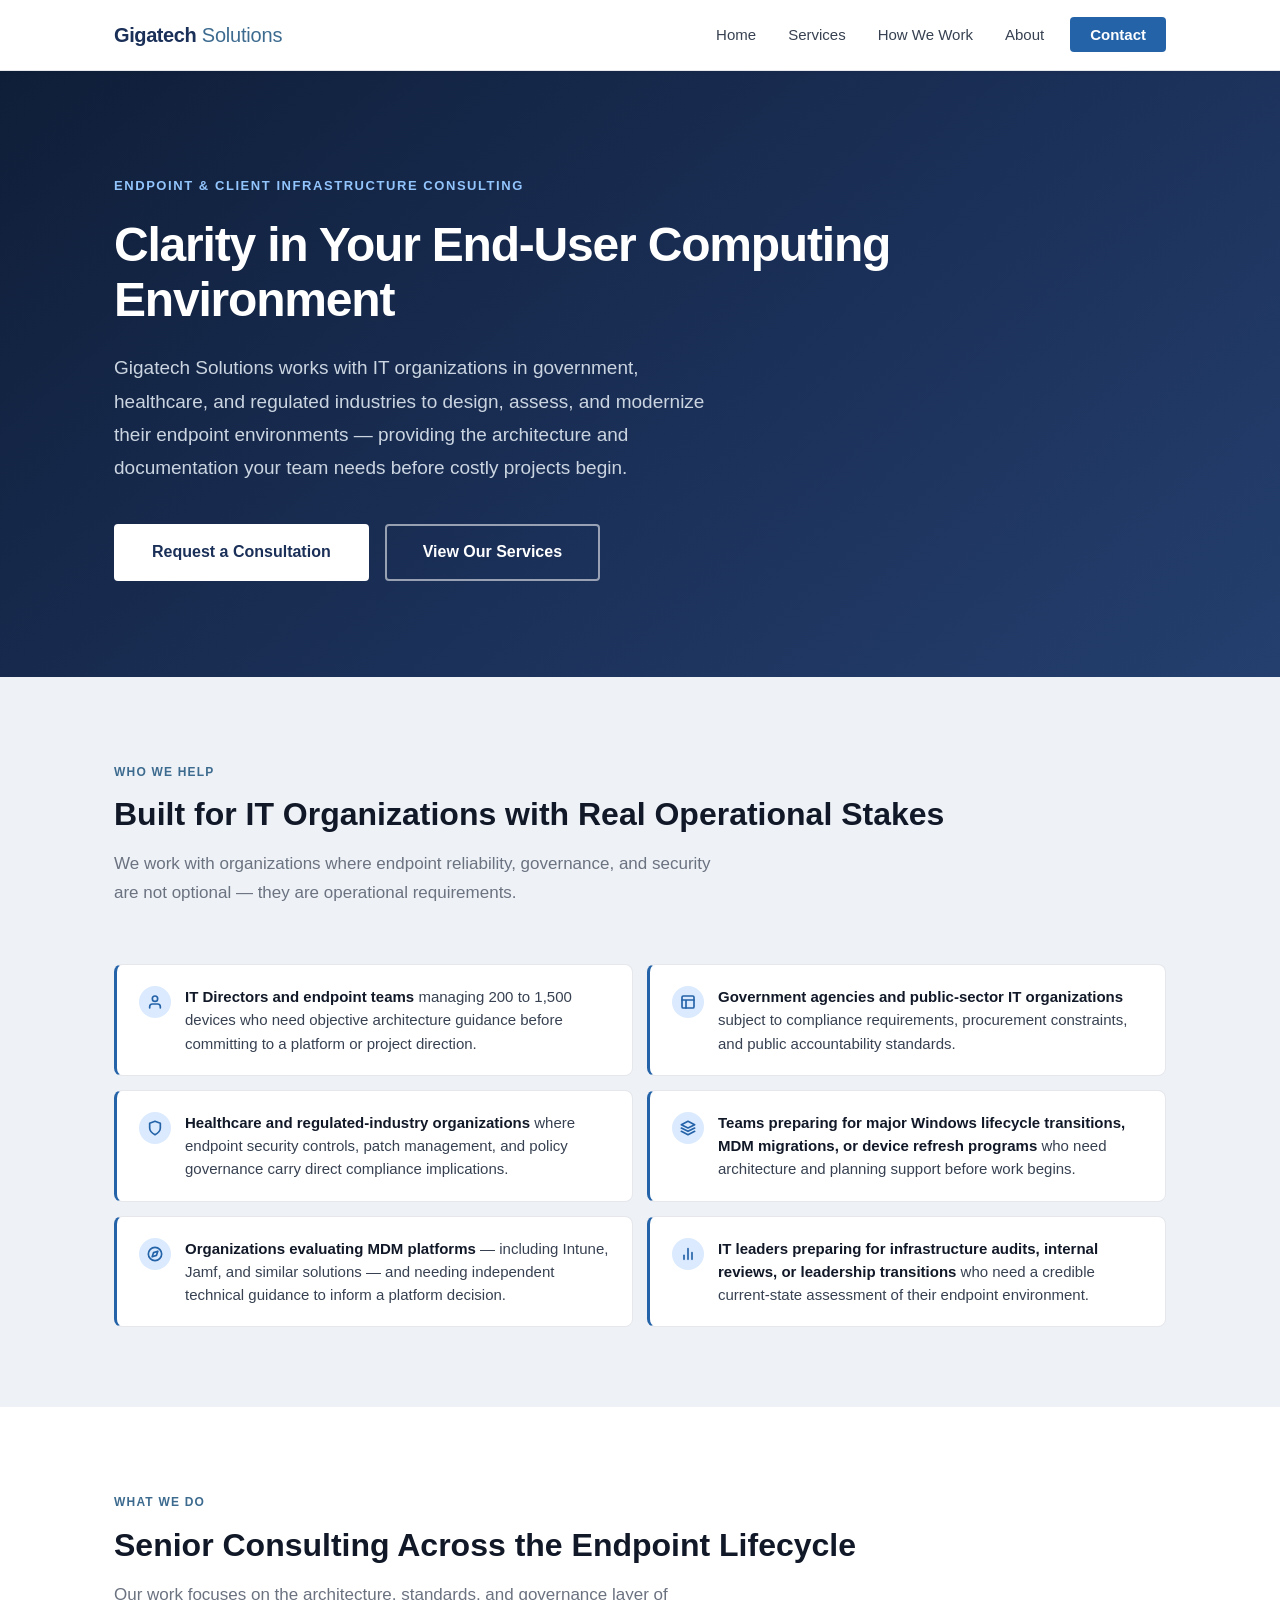
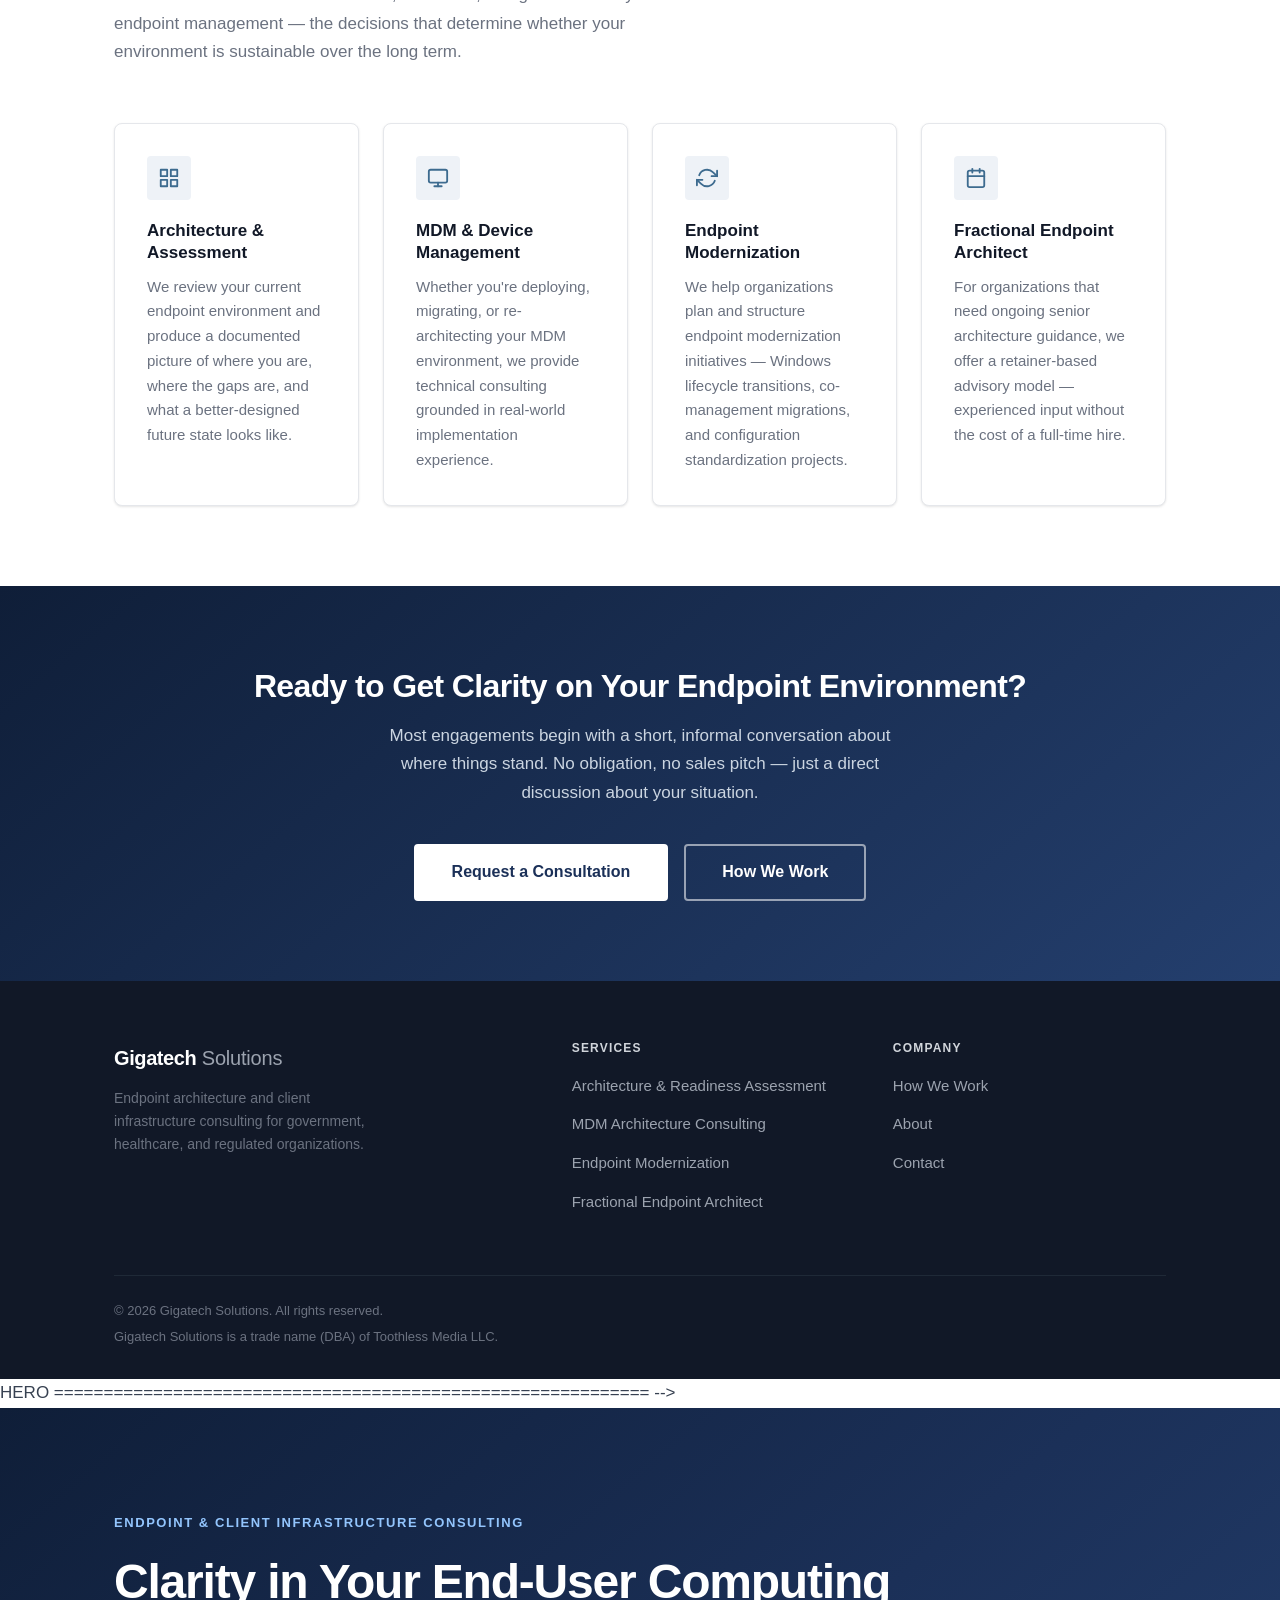
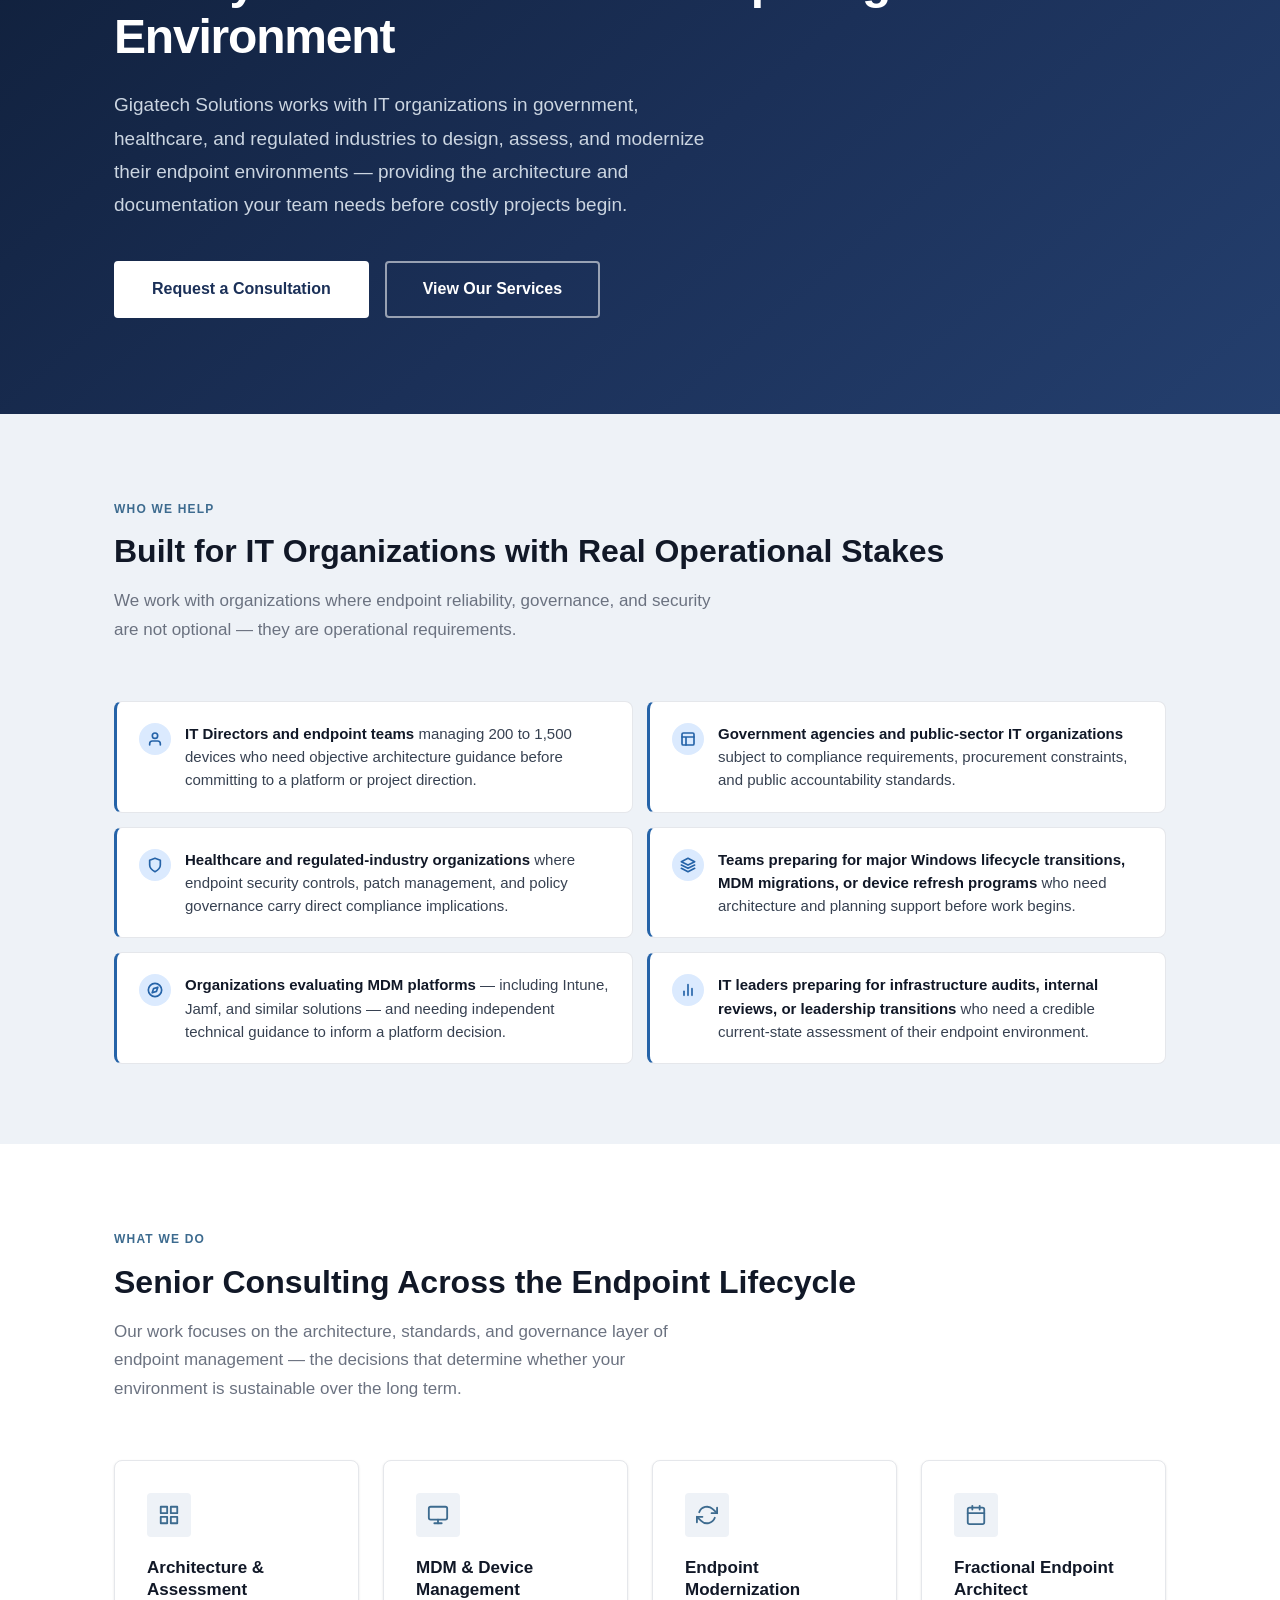
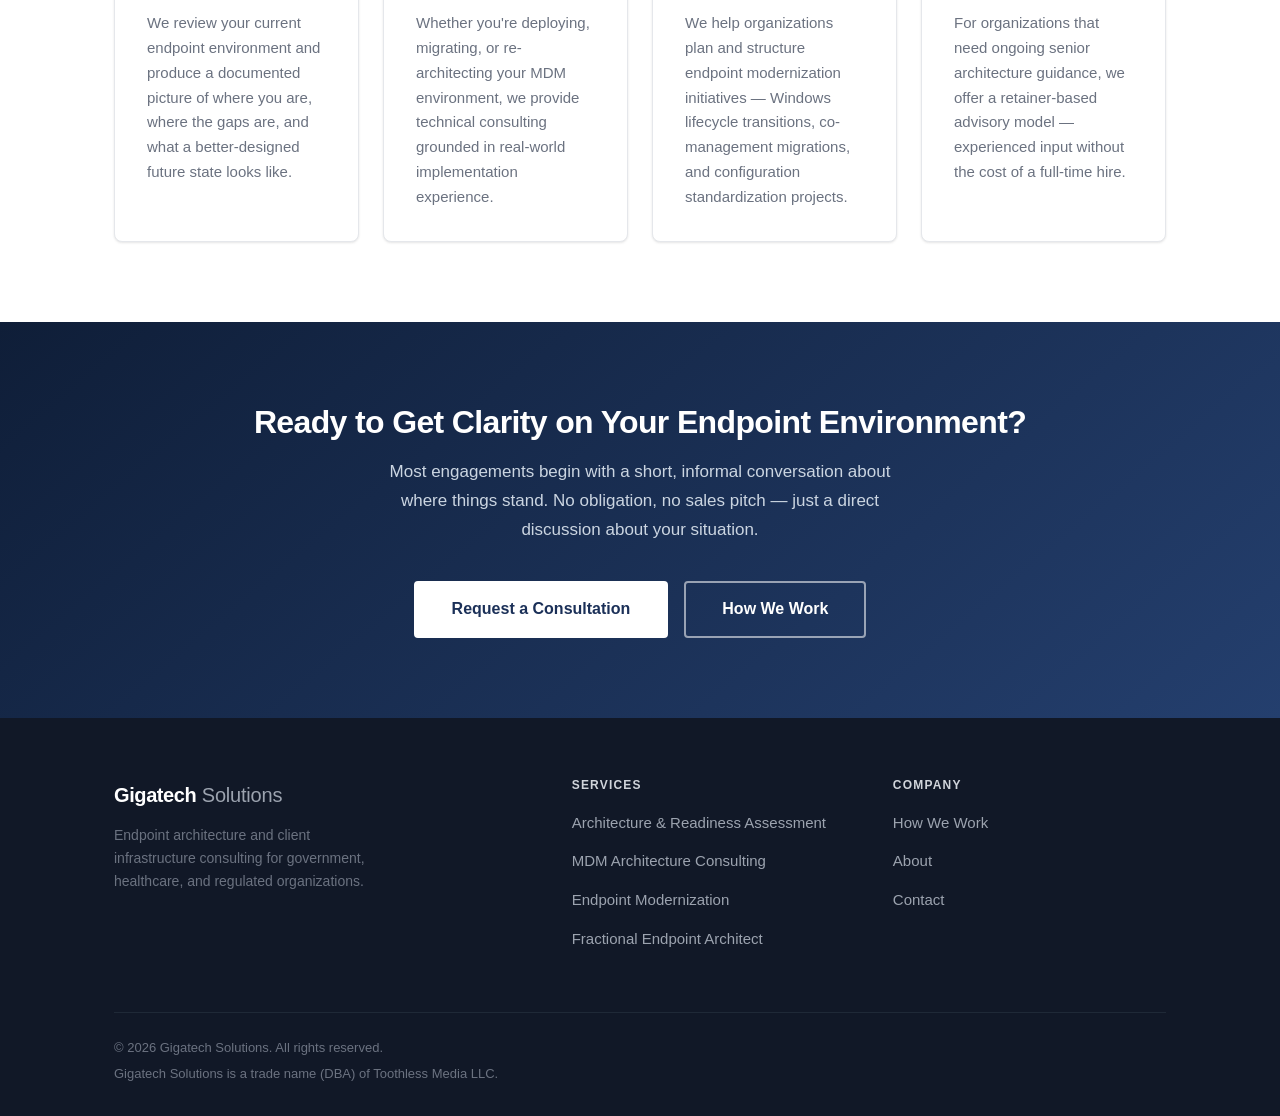
==== commit 75e0f4a7: "Update copyright year to 2026" ====
--- a/index.html
+++ b/index.html
@@ -554,7 +554,7 @@
 
       <div class="footer-bottom">
         <div class="footer-legal">
-          <p>&copy; 2025 Gigatech Solutions. All rights reserved.</p>
+          <p>&copy; 2026 Gigatech Solutions. All rights reserved.</p>
           <p>Gigatech Solutions is a trade name (DBA) of Toothless Media LLC.</p>
         </div>
       </div>
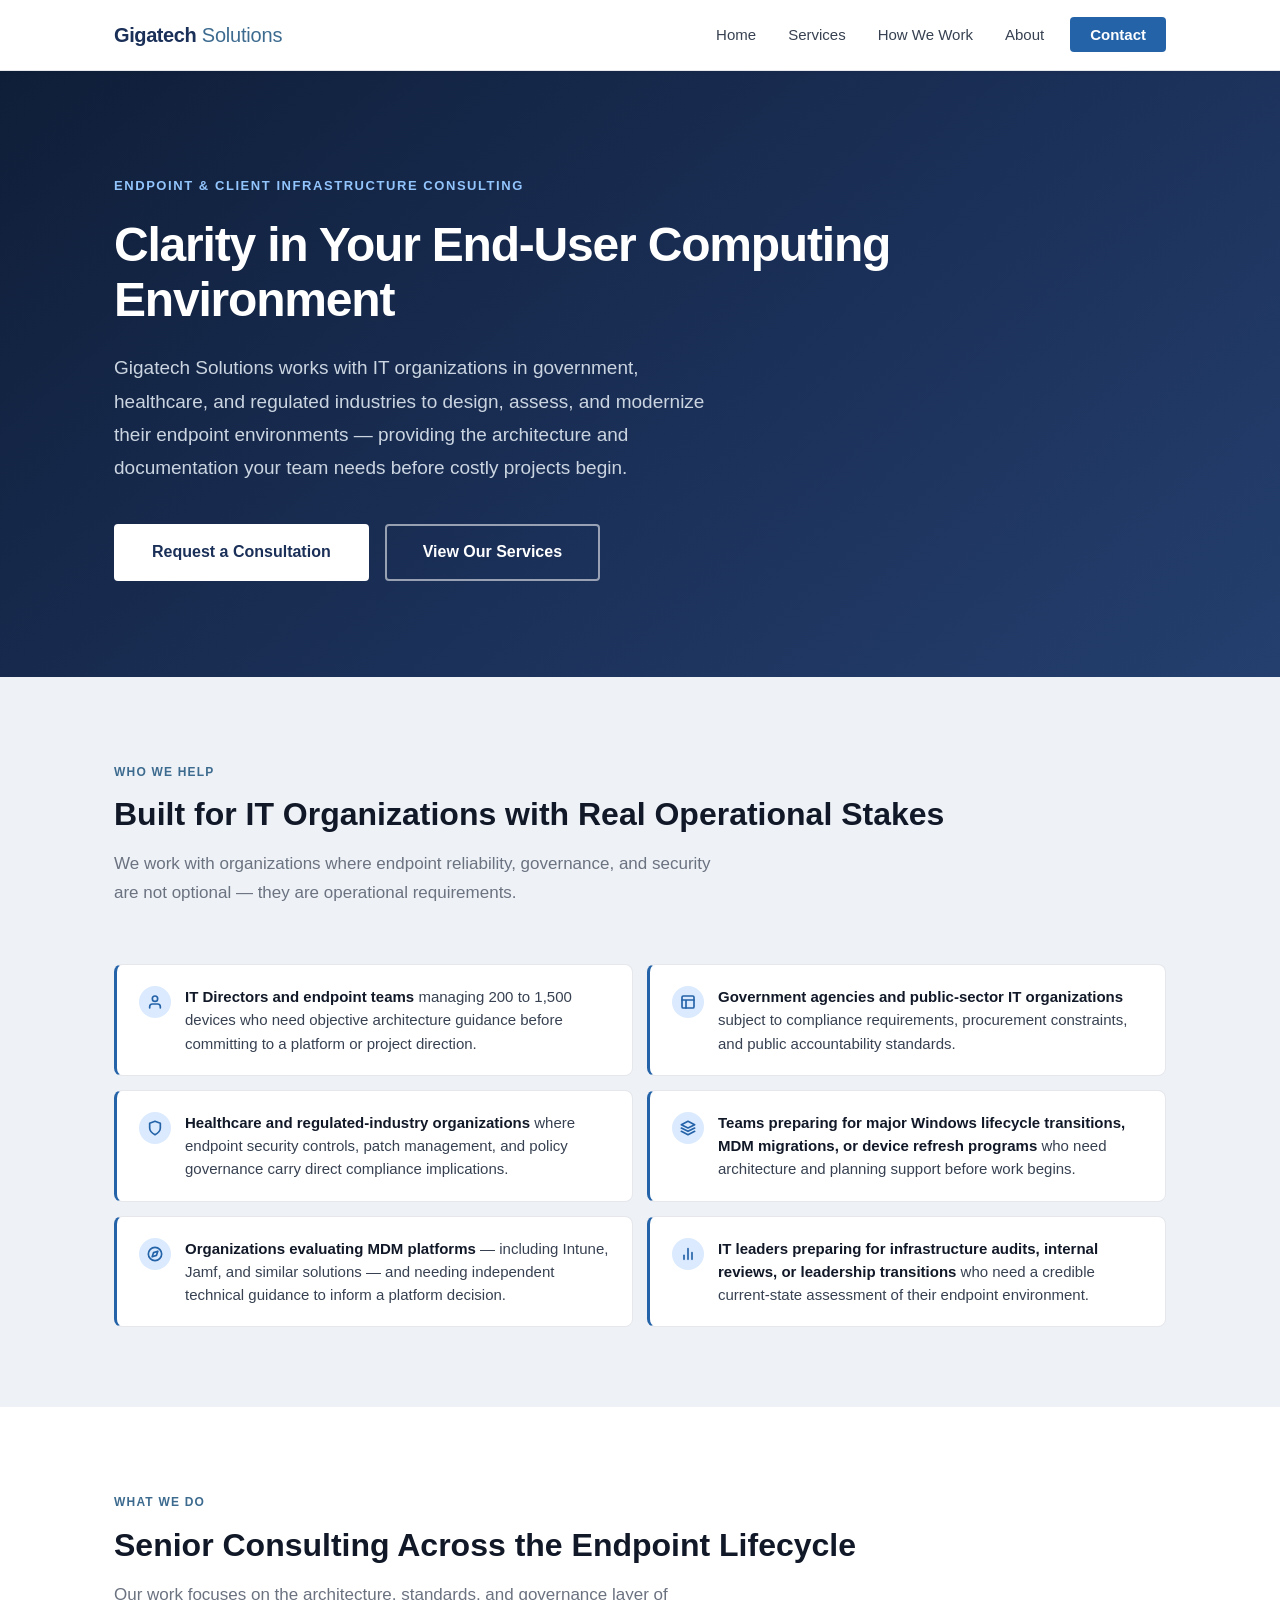
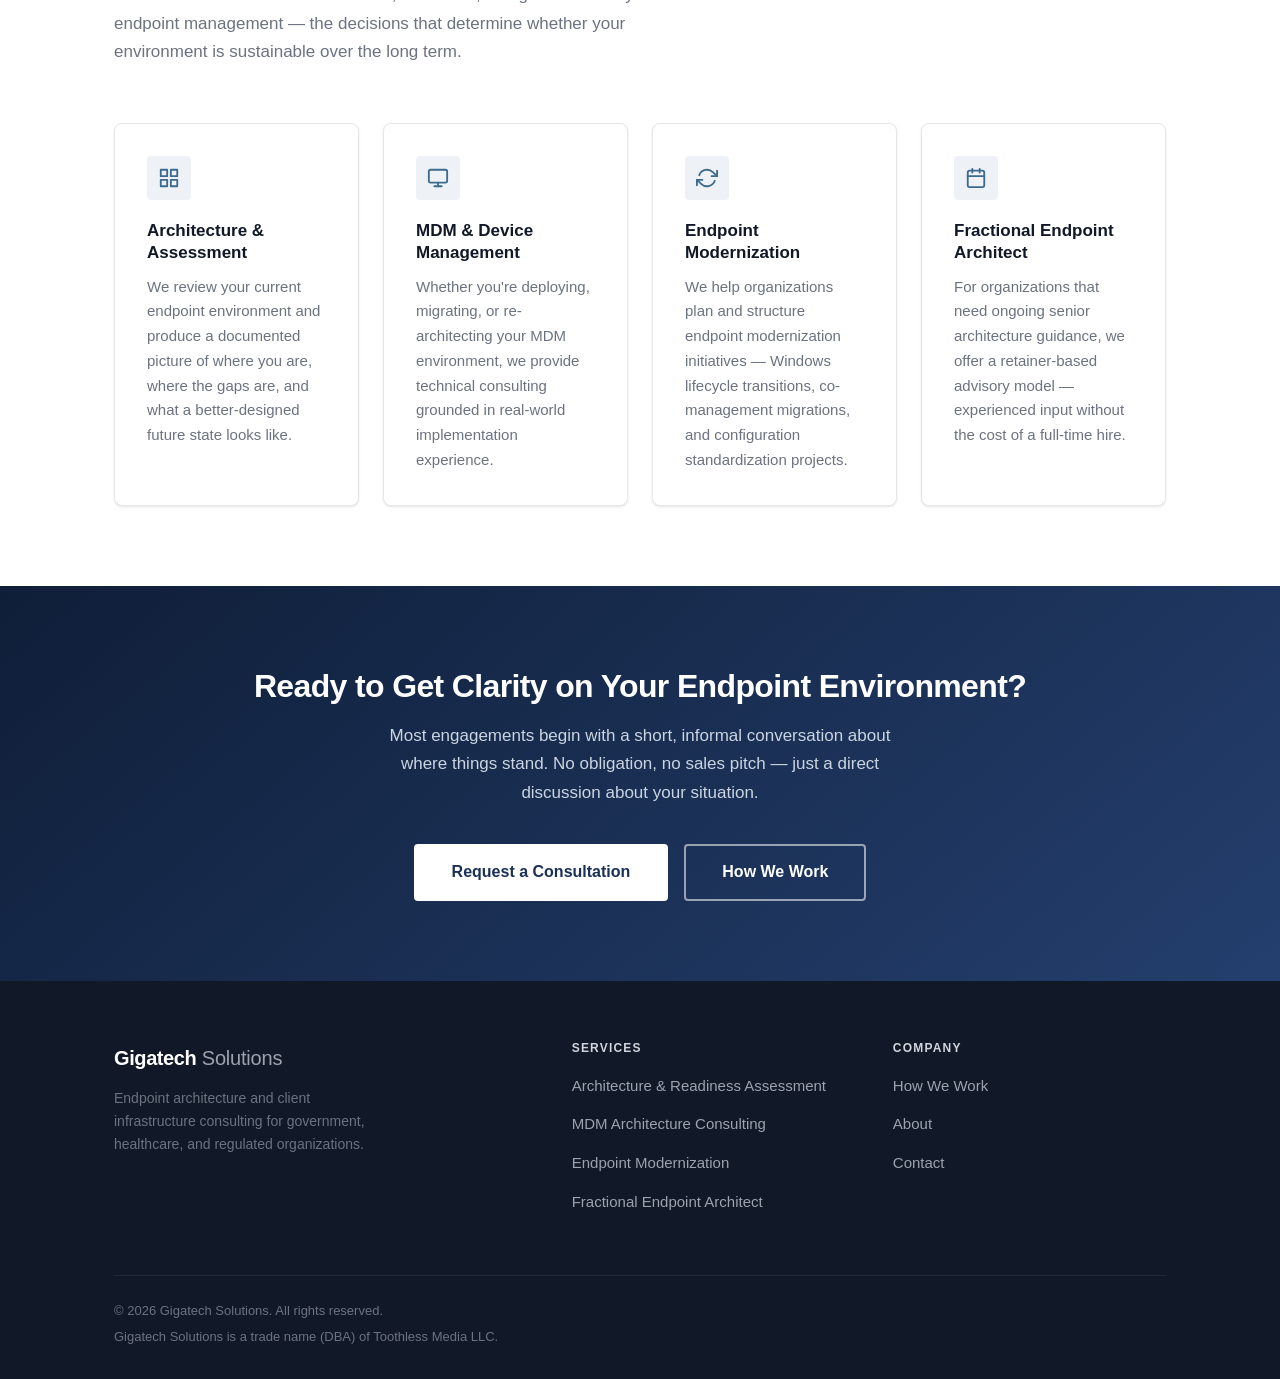
==== commit c7eb3a5d: "Remove multiple sections from index.html Removed the hero section, who we help section, what we do s" ====
--- a/index.html
+++ b/index.html
@@ -299,268 +299,4 @@
   <script src="js/main.js"></script>
 </body>
 </html>
-       HERO
-  ============================================================ -->
-  <section class="hero" aria-label="Introduction">
-    <div class="container">
-      <p class="hero-eyebrow">Endpoint &amp; Client Infrastructure Consulting</p>
-      <h1 class="hero-headline">Clarity in Your End-User Computing Environment</h1>
-      <p class="hero-sub">
-        Gigatech Solutions works with IT organizations in government, healthcare, and regulated
-        industries to design, assess, and modernize their endpoint environments — providing
-        the architecture and documentation your team needs before costly projects begin.
-      </p>
-      <div class="hero-actions">
-        <a href="contact.html" class="btn btn-white btn-lg">Request a Consultation</a>
-        <a href="services.html" class="btn btn-outline-white btn-lg">View Our Services</a>
-      </div>
-    </div>
-  </section>
-
-
-  <!-- ============================================================
-       WHO WE HELP
-  ============================================================ -->
-  <section class="section section-alt" aria-labelledby="who-heading">
-    <div class="container">
-      <div class="section-header">
-        <p class="section-label">Who We Help</p>
-        <h2 class="section-heading" id="who-heading">Built for IT Organizations with Real Operational Stakes</h2>
-        <p class="section-subheading">
-          We work with organizations where endpoint reliability, governance, and security are not
-          optional — they are operational requirements.
-        </p>
-      </div>
-
-      <div class="help-grid">
-
-        <div class="help-item">
-          <div class="help-item-icon" aria-hidden="true">
-            <!-- Person icon -->
-            <svg width="16" height="16" viewBox="0 0 24 24" fill="none" stroke="currentColor" stroke-width="2.5" stroke-linecap="round" stroke-linejoin="round">
-              <path d="M20 21v-2a4 4 0 0 0-4-4H8a4 4 0 0 0-4 4v2"/>
-              <circle cx="12" cy="7" r="4"/>
-            </svg>
-          </div>
-          <p><strong>IT Directors and endpoint teams</strong> managing 200 to 1,500 devices who need objective architecture guidance before committing to a platform or project direction.</p>
-        </div>
-
-        <div class="help-item">
-          <div class="help-item-icon" aria-hidden="true">
-            <!-- Building icon -->
-            <svg width="16" height="16" viewBox="0 0 24 24" fill="none" stroke="currentColor" stroke-width="2.5" stroke-linecap="round" stroke-linejoin="round">
-              <rect x="3" y="3" width="18" height="18" rx="2"/>
-              <path d="M3 9h18M9 21V9"/>
-            </svg>
-          </div>
-          <p><strong>Government agencies and public-sector IT organizations</strong> subject to compliance requirements, procurement constraints, and public accountability standards.</p>
-        </div>
-
-        <div class="help-item">
-          <div class="help-item-icon" aria-hidden="true">
-            <!-- Shield icon -->
-            <svg width="16" height="16" viewBox="0 0 24 24" fill="none" stroke="currentColor" stroke-width="2.5" stroke-linecap="round" stroke-linejoin="round">
-              <path d="M12 22s8-4 8-10V5l-8-3-8 3v7c0 6 8 10 8 10z"/>
-            </svg>
-          </div>
-          <p><strong>Healthcare and regulated-industry organizations</strong> where endpoint security controls, patch management, and policy governance carry direct compliance implications.</p>
-        </div>
-
-        <div class="help-item">
-          <div class="help-item-icon" aria-hidden="true">
-            <!-- Layers icon -->
-            <svg width="16" height="16" viewBox="0 0 24 24" fill="none" stroke="currentColor" stroke-width="2.5" stroke-linecap="round" stroke-linejoin="round">
-              <polygon points="12 2 2 7 12 12 22 7 12 2"/>
-              <polyline points="2 17 12 22 22 17"/>
-              <polyline points="2 12 12 17 22 12"/>
-            </svg>
-          </div>
-          <p><strong>Teams preparing for major Windows lifecycle transitions, MDM migrations, or device refresh programs</strong> who need architecture and planning support before work begins.</p>
-        </div>
-
-        <div class="help-item">
-          <div class="help-item-icon" aria-hidden="true">
-            <!-- Compass icon -->
-            <svg width="16" height="16" viewBox="0 0 24 24" fill="none" stroke="currentColor" stroke-width="2.5" stroke-linecap="round" stroke-linejoin="round">
-              <circle cx="12" cy="12" r="10"/>
-              <polygon points="16.24 7.76 14.12 14.12 7.76 16.24 9.88 9.88 16.24 7.76"/>
-            </svg>
-          </div>
-          <p><strong>Organizations evaluating MDM platforms</strong> — including Intune, Jamf, and similar solutions — and needing independent technical guidance to inform a platform decision.</p>
-        </div>
-
-        <div class="help-item">
-          <div class="help-item-icon" aria-hidden="true">
-            <!-- Chart bar icon -->
-            <svg width="16" height="16" viewBox="0 0 24 24" fill="none" stroke="currentColor" stroke-width="2.5" stroke-linecap="round" stroke-linejoin="round">
-              <line x1="18" y1="20" x2="18" y2="10"/>
-              <line x1="12" y1="20" x2="12" y2="4"/>
-              <line x1="6"  y1="20" x2="6"  y2="14"/>
-            </svg>
-          </div>
-          <p><strong>IT leaders preparing for infrastructure audits, internal reviews, or leadership transitions</strong> who need a credible current-state assessment of their endpoint environment.</p>
-        </div>
-
-      </div>
-    </div>
-  </section>
-
-
-  <!-- ============================================================
-       WHAT WE DO
-  ============================================================ -->
-  <section class="section" aria-labelledby="what-heading">
-    <div class="container">
-      <div class="section-header">
-        <p class="section-label">What We Do</p>
-        <h2 class="section-heading" id="what-heading">Senior Consulting Across the Endpoint Lifecycle</h2>
-        <p class="section-subheading">
-          Our work focuses on the architecture, standards, and governance layer of endpoint
-          management — the decisions that determine whether your environment is sustainable
-          over the long term.
-        </p>
-      </div>
-
-      <div class="grid-4">
-
-        <div class="overview-card">
-          <div class="card-icon" aria-hidden="true">
-            <!-- Grid/layout icon -->
-            <svg width="22" height="22" viewBox="0 0 24 24" fill="none" stroke="currentColor" stroke-width="2" stroke-linecap="round" stroke-linejoin="round">
-              <rect x="3"  y="3"  width="7" height="7"/>
-              <rect x="14" y="3"  width="7" height="7"/>
-              <rect x="14" y="14" width="7" height="7"/>
-              <rect x="3"  y="14" width="7" height="7"/>
-            </svg>
-          </div>
-          <p class="card-title">Architecture &amp; Assessment</p>
-          <p class="card-text">
-            We review your current endpoint environment and produce a documented picture of
-            where you are, where the gaps are, and what a better-designed future state looks like.
-          </p>
-        </div>
-
-        <div class="overview-card">
-          <div class="card-icon" aria-hidden="true">
-            <!-- Monitor icon -->
-            <svg width="22" height="22" viewBox="0 0 24 24" fill="none" stroke="currentColor" stroke-width="2" stroke-linecap="round" stroke-linejoin="round">
-              <rect x="2" y="3" width="20" height="14" rx="2"/>
-              <line x1="8"  y1="21" x2="16" y2="21"/>
-              <line x1="12" y1="17" x2="12" y2="21"/>
-            </svg>
-          </div>
-          <p class="card-title">MDM &amp; Device Management</p>
-          <p class="card-text">
-            Whether you're deploying, migrating, or re-architecting your MDM environment, we
-            provide technical consulting grounded in real-world implementation experience.
-          </p>
-        </div>
-
-        <div class="overview-card">
-          <div class="card-icon" aria-hidden="true">
-            <!-- Refresh icon -->
-            <svg width="22" height="22" viewBox="0 0 24 24" fill="none" stroke="currentColor" stroke-width="2" stroke-linecap="round" stroke-linejoin="round">
-              <polyline points="23 4 23 10 17 10"/>
-              <polyline points="1 20 1 14 7 14"/>
-              <path d="M3.51 9a9 9 0 0 1 14.85-3.36L23 10M1 14l4.64 4.36A9 9 0 0 0 20.49 15"/>
-            </svg>
-          </div>
-          <p class="card-title">Endpoint Modernization</p>
-          <p class="card-text">
-            We help organizations plan and structure endpoint modernization initiatives —
-            Windows lifecycle transitions, co-management migrations, and configuration
-            standardization projects.
-          </p>
-        </div>
-
-        <div class="overview-card">
-          <div class="card-icon" aria-hidden="true">
-            <!-- Calendar icon -->
-            <svg width="22" height="22" viewBox="0 0 24 24" fill="none" stroke="currentColor" stroke-width="2" stroke-linecap="round" stroke-linejoin="round">
-              <rect x="3" y="4" width="18" height="18" rx="2" ry="2"/>
-              <line x1="16" y1="2" x2="16" y2="6"/>
-              <line x1="8"  y1="2" x2="8"  y2="6"/>
-              <line x1="3"  y1="10" x2="21" y2="10"/>
-            </svg>
-          </div>
-          <p class="card-title">Fractional Endpoint Architect</p>
-          <p class="card-text">
-            For organizations that need ongoing senior architecture guidance, we offer a
-            retainer-based advisory model — experienced input without the cost of a
-            full-time hire.
-          </p>
-        </div>
-
-      </div>
-    </div>
-  </section>
-
-
-  <!-- ============================================================
-       CTA BANNER
-  ============================================================ -->
-  <section class="cta-section" aria-labelledby="cta-heading">
-    <div class="container">
-      <h2 id="cta-heading">Ready to Get Clarity on Your Endpoint Environment?</h2>
-      <p>
-        Most engagements begin with a short, informal conversation about where things stand.
-        No obligation, no sales pitch — just a direct discussion about your situation.
-      </p>
-      <div class="cta-actions">
-        <a href="contact.html" class="btn btn-white btn-lg">Request a Consultation</a>
-        <a href="how-we-work.html" class="btn btn-outline-white btn-lg">How We Work</a>
-      </div>
-    </div>
-  </section>
-
-
-  <!-- ============================================================
-       FOOTER
-  ============================================================ -->
-  <footer class="site-footer" role="contentinfo">
-    <div class="container">
-      <div class="footer-grid">
-
-        <div class="footer-brand">
-          <a href="index.html" class="nav-logo" aria-label="Gigatech Solutions home">
-            <span class="logo-primary">Gigatech</span><span class="logo-secondary">&nbsp;Solutions</span>
-          </a>
-          <p class="footer-tagline">
-            Endpoint architecture and client infrastructure consulting for government,
-            healthcare, and regulated organizations.
-          </p>
-        </div>
-
-        <div class="footer-col">
-          <h4>Services</h4>
-          <ul>
-            <li><a href="services.html#assessment">Architecture &amp; Readiness Assessment</a></li>
-            <li><a href="services.html#mdm">MDM Architecture Consulting</a></li>
-            <li><a href="services.html#modernization">Endpoint Modernization</a></li>
-            <li><a href="services.html#fractional">Fractional Endpoint Architect</a></li>
-          </ul>
-        </div>
-
-        <div class="footer-col">
-          <h4>Company</h4>
-          <ul>
-            <li><a href="how-we-work.html">How We Work</a></li>
-            <li><a href="about.html">About</a></li>
-            <li><a href="contact.html">Contact</a></li>
-          </ul>
-        </div>
-
-      </div>
-
-      <div class="footer-bottom">
-        <div class="footer-legal">
-          <p>&copy; 2026 Gigatech Solutions. All rights reserved.</p>
-          <p>Gigatech Solutions is a trade name (DBA) of Toothless Media LLC.</p>
-        </div>
-      </div>
-    </div>
-  </footer>
-
-  <script src="js/main.js"></script>
-</body>
-</html>
+ 
